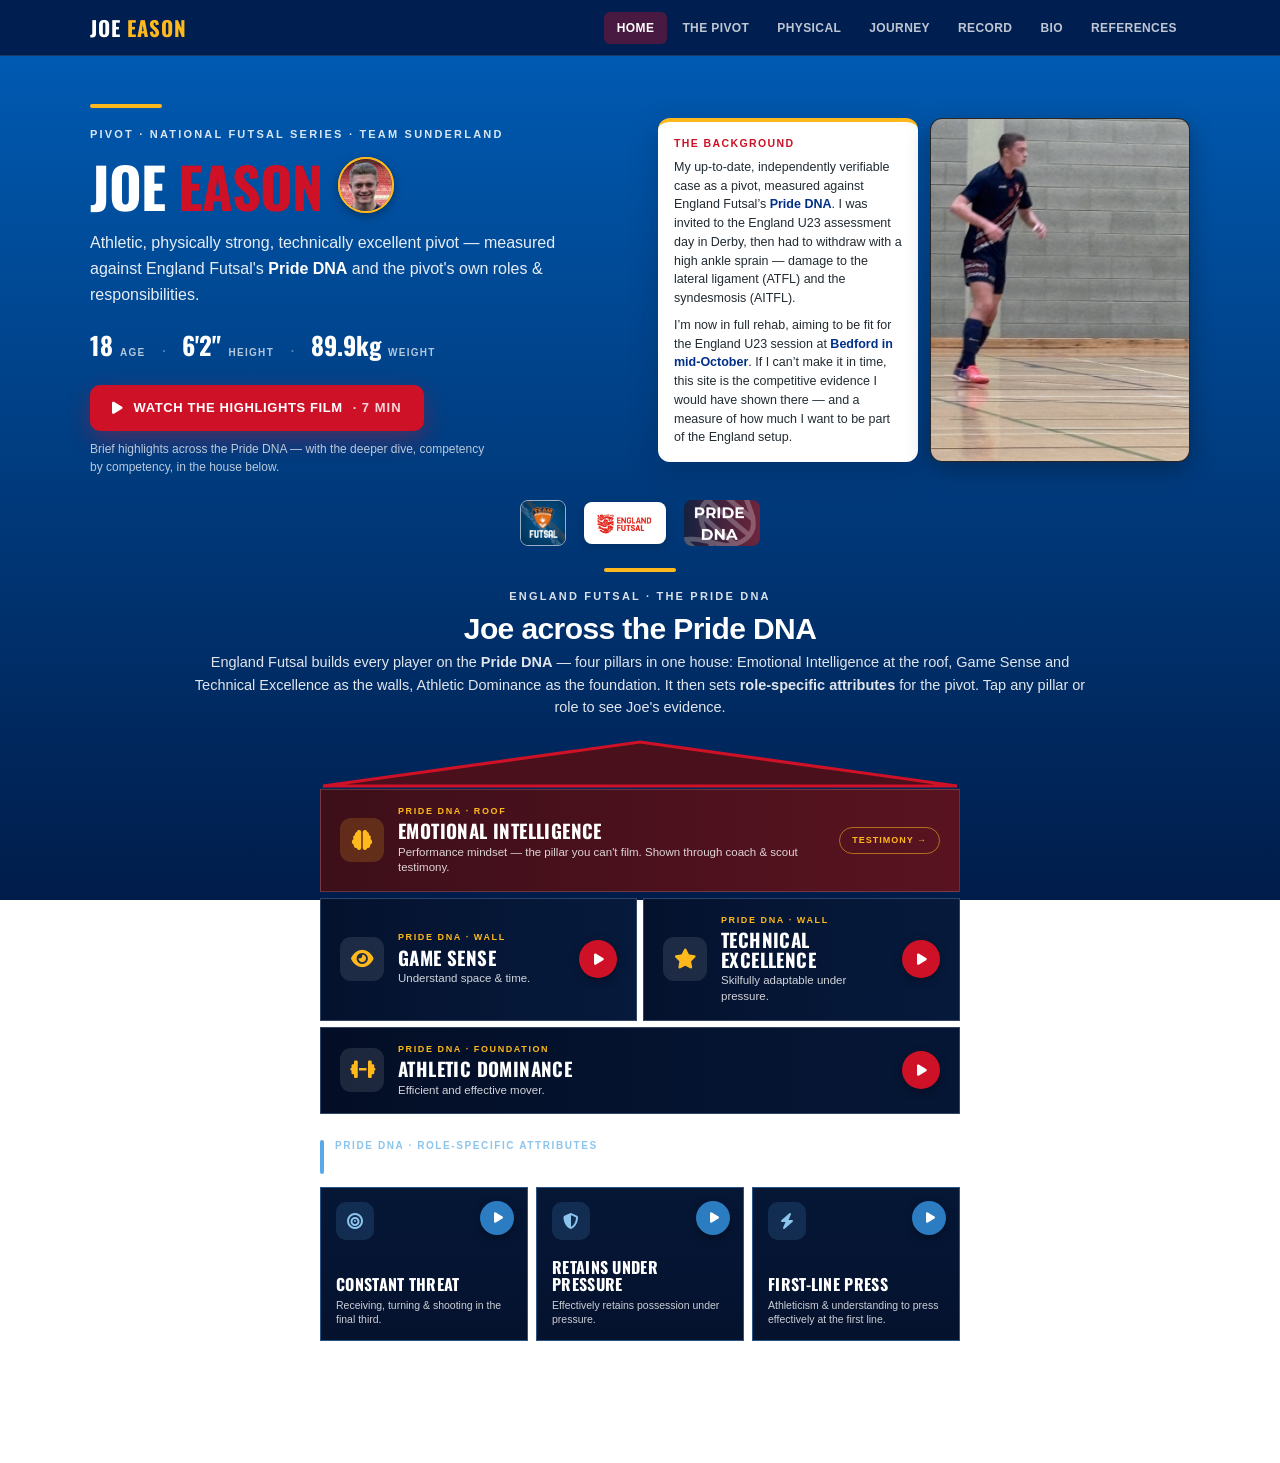
==== index.html @ c7512843 "Fixes" ====
<!DOCTYPE html>
<html lang="en">
<head>
  <meta charset="UTF-8">
  <meta name="viewport" content="width=device-width, initial-scale=1.0">
  <meta name="referrer" content="strict-origin-when-cross-origin">
  <title>Joe Eason · Pivot | Futsal</title>
  <link rel="preconnect" href="https://fonts.googleapis.com">
  <link rel="preconnect" href="https://fonts.gstatic.com" crossorigin>
  <link href="https://fonts.googleapis.com/css2?family=Oswald:wght@700&display=swap" rel="stylesheet">
  <link rel="stylesheet" href="https://cdnjs.cloudflare.com/ajax/libs/font-awesome/6.5.1/css/all.min.css">
  <link rel="stylesheet" href="styles.css">
  <style>
    .page { max-width: 1180px; margin: 0 auto; padding: 48px 40px 0; }

    .hero { margin-bottom: 24px; display: grid; grid-template-columns: 1fr 1fr; gap: 36px; align-items: center; }
    .hero-rule { width: 72px; height: 4px; background: var(--amber); border-radius: 2px; margin-bottom: 18px; }
    .hero-eyebrow { font-size: 11px; font-weight: 700; letter-spacing: 2.2px; color: rgba(255,255,255,0.85); text-transform: uppercase; margin-bottom: 14px; }
    .hero h1 { font-family: var(--font-display); font-size: clamp(40px, 6vw, 56px); font-weight: 700; line-height: 1.02; color: #fff; text-transform: uppercase; letter-spacing: -1px; margin-bottom: 16px; }
    .hero h1 em { font-style: normal; color: var(--red); }
    .h1-row { display: flex; align-items: center; gap: 16px; margin-bottom: 16px; }
    .h1-row h1 { margin-bottom: 0; }
    .joe-chip { position: relative; width: 56px; height: 56px; flex-shrink: 0; border-radius: 50%; cursor: pointer; }
    .joe-chip-mono { position: absolute; inset: 0; border-radius: 50%; background: var(--blue-deep); color: var(--amber); display: flex; align-items: center; justify-content: center; font-family: var(--font-display); font-size: 20px; font-weight: 700; border: 2px solid var(--amber); z-index: 0; }
    .joe-chip > img { position: absolute; inset: 0; width: 56px; height: 56px; border-radius: 50%; object-fit: cover; border: 2px solid var(--amber); box-shadow: 0 3px 10px rgba(0,0,0,0.35); display: block; z-index: 1; }
    .joe-chip-pop { position: absolute; top: 50%; left: calc(100% + 16px); transform: translateY(-50%) scale(0.96); width: 330px; background: #fff; color: var(--text); border-radius: 12px; padding: 15px 17px; box-shadow: 0 14px 40px rgba(0,0,0,0.34); opacity: 0; visibility: hidden; transition: opacity .18s ease, transform .18s ease; z-index: 40; border-top: 4px solid var(--red); }
    .joe-chip-pop::before { content: ''; position: absolute; top: 50%; left: -8px; transform: translateY(-50%); border: 8px solid transparent; border-right-color: #fff; }
    /* Touch: driven only by .open (JS). On a phone the synthetic :hover latches onto
       the last-tapped element and :focus-within never clears, so either would jam it open. */
    .joe-chip.open .joe-chip-pop { opacity: 1; visibility: visible; transform: translateY(-50%) scale(1); }
    @media (hover: hover) {
      .joe-chip:hover .joe-chip-pop, .joe-chip:focus-within .joe-chip-pop { opacity: 1; visibility: visible; transform: translateY(-50%) scale(1); }
    }
    .joe-chip-pop .jq { display: block; font-size: 13px; font-style: italic; line-height: 1.55; color: var(--text); }
    .joe-chip-pop .jq-attr { display: block; margin-top: 9px; font-family: var(--font-display); font-size: 11px; font-weight: 700; letter-spacing: 1.4px; text-transform: uppercase; color: var(--red); }
    /* Mobile: the quote opens directly beneath the chip; JS centres it in the viewport */
    @media (max-width: 900px) { .joe-chip-pop { position: absolute; top: calc(100% + 12px); bottom: auto; left: var(--chip-pop-left, -175px); right: auto; width: min(340px, 92vw); transform: translateY(8px); } .joe-chip-pop::before { display: block; top: -12px; left: var(--chip-pop-arrow, 183px); transform: none; border: 8px solid transparent; border-right-color: transparent; border-bottom-color: var(--red); } .joe-chip:hover .joe-chip-pop, .joe-chip:focus-within .joe-chip-pop, .joe-chip.open .joe-chip-pop { transform: translateY(0); } }
    .hero-sub { font-size: 16px; color: rgba(255,255,255,0.9); line-height: 1.65; margin-bottom: 24px; max-width: 500px; }
    .hero-sub strong { color: #fff; font-weight: 700; }
    .hero-statline { display: flex; flex-wrap: wrap; align-items: baseline; gap: 8px 16px; }
    .hero-statline .st { display: inline-flex; align-items: baseline; gap: 7px; }
    .hero-statline .st strong { font-family: var(--font-display); font-size: 1.55rem; font-weight: 700; color: #fff; line-height: 1; }
    .hero-statline .st small { font-size: 10px; font-weight: 700; text-transform: uppercase; letter-spacing: 1.3px; color: rgba(255,255,255,0.7); }
    .hero-statline .sep { color: rgba(255,255,255,0.35); font-size: 1.1rem; }
    .hero-cta { display: inline-flex; align-items: center; gap: 10px; margin-top: 22px; padding: 13px 22px; background: var(--red); color: #fff; border-radius: 10px; font-size: 13px; font-weight: 800; text-transform: uppercase; letter-spacing: 0.6px; text-decoration: none; box-shadow: 0 8px 22px rgba(206,17,38,0.35); transition: transform 0.15s, box-shadow 0.15s; }
    .hero-cta:hover { transform: translateY(-2px); box-shadow: 0 12px 28px rgba(206,17,38,0.45); }
    .hero-cta i { font-size: 14px; }
    .hero-cta span { font-weight: 700; opacity: 0.82; letter-spacing: 1px; }
    .hero-cta-note { margin-top: 9px; font-size: 12px; color: rgba(255,255,255,0.72); line-height: 1.5; max-width: 400px; }
    .hero-bottom { display: grid; grid-template-columns: 1fr auto; gap: 16px; align-items: stretch; }
    .hero-stats { display: grid; grid-template-columns: repeat(3, 1fr); background: var(--card); border-radius: 12px; overflow: hidden; box-shadow: 0 4px 16px rgba(0,32,64,0.12); }
    .hero-stat { padding: 16px 14px; text-align: center; border-right: 1px solid var(--border-lt); }
    .hero-stat:last-child { border-right: none; }
    .hero-stat strong { display: block; font-family: var(--font-display); font-size: 1.7rem; font-weight: 700; color: var(--blue-deep); }
    .hero-stat small { font-size: 0.58rem; color: var(--text-muted); text-transform: uppercase; letter-spacing: 1.5px; font-weight: 700; }
    .hero-club-tile { width: 90px; align-self: center; display: block; }
    .hero-club-tile img { width: 100%; height: auto; display: block; border: 1.5px solid #fff; border-radius: 10px; box-shadow: 0 4px 16px rgba(0,32,64,0.12); }
    .hero-club-tile .p { color: var(--red); font-family: var(--font-display); font-size: 1.15rem; text-align: center; line-height: 1.05; }
    .hero-photo { aspect-ratio: 3/4; border-radius: 14px; overflow: hidden; background: linear-gradient(135deg, #0a1a2e, #1a2e4a); border: 1px solid rgba(255,255,255,0.15); box-shadow: 0 12px 40px rgba(0,0,0,0.35); max-height: 400px; display: flex; align-items: center; justify-content: center; justify-self: end; width: 300px; }
    .hero-photo img { width: 100%; height: 100%; object-fit: cover; }
    .hero-photo .ph { color: rgba(255,255,255,0.45); text-align: center; padding: 20px; }
    .hero-photo .ph i { font-size: 1.6rem; display: block; margin-bottom: 10px; opacity: 0.6; }
    .hero-photo .ph span { display: block; font-size: 10.5px; font-weight: 700; text-transform: uppercase; letter-spacing: 1.5px; }

    .joe-voice { padding: 20px 0 56px; text-align: center; }
    .joe-voice-mark { font-family: var(--font-display); font-size: 96px; line-height: 0.6; color: var(--amber); opacity: 0.65; margin-bottom: 8px; user-select: none; }
    .joe-voice-quote { font-size: clamp(20px, 2.3vw, 26px); font-style: italic; font-weight: 400; color: #fff; line-height: 1.5; max-width: 780px; margin: 0 auto 18px; }
    .joe-voice-quote strong { color: var(--amber); font-weight: 600; font-style: italic; }
    .joe-voice-attr { font-family: var(--font-display); font-size: 12px; font-weight: 700; color: rgba(255,255,255,0.7); text-transform: uppercase; letter-spacing: 2px; }

    .hub { position: relative; margin-bottom: 40px; }
    .hub-label { margin-bottom: 20px; text-align: center; }
    .hub-label .hub-ef { display: inline-block; background: #fff; border-radius: 8px; padding: 8px 13px; margin-bottom: 16px; box-shadow: 0 2px 8px rgba(0,0,0,0.18); }
    .hub-label .hub-ef img { width: 124px; height: auto; display: block; }
    .hub-label .rule { width: 72px; height: 4px; background: var(--amber); border-radius: 2px; margin: 0 auto 16px; }
    .hub-label .eyebrow { font-size: 11px; font-weight: 700; letter-spacing: 2.2px; color: rgba(255,255,255,0.85); text-transform: uppercase; margin-bottom: 8px; }
    .hub-label h2 { font-size: 30px; font-weight: 800; color: #fff; letter-spacing: -0.6px; line-height: 1.1; margin-bottom: 6px; }
    .hub-label p { font-size: 14.5px; color: rgba(255,255,255,0.88); line-height: 1.55; max-width: 900px; margin: 0 auto; }
    .hub-logos { display: flex; align-items: center; justify-content: center; gap: 18px; flex-wrap: wrap; margin-bottom: 22px; }
    .hub-logos .hl-badge { height: 46px; width: auto; border-radius: 8px; border: 1.5px solid rgba(255,255,255,0.6); }
    .hub-logos .hl-chip { background: #fff; border-radius: 8px; padding: 7px 11px; display: inline-flex; box-shadow: 0 2px 8px rgba(0,0,0,0.18); }
    .hub-logos .hl-chip img { height: 28px; width: auto; display: block; }
    .hub-logos .hl-pdna { height: 46px; width: auto; border-radius: 8px; }
    .hub-legend { display: flex; flex-wrap: wrap; gap: 10px 22px; margin-top: 16px; }
    .hub-legend .lg { display: inline-flex; align-items: center; gap: 8px; font-size: 12px; font-weight: 700; letter-spacing: 0.4px; color: rgba(255,255,255,0.9); text-transform: uppercase; }
    .hub-legend .sw { width: 16px; height: 16px; border-radius: 4px; flex-shrink: 0; }
    .hub-legend .sw-pivot { background: var(--amber); }
    .hub-legend .sw-profile { background: #5aa9e6; }

    /* ===== Pride DNA house ===== */
    .dna-house { max-width: 640px; margin: 0 auto; }
    .dna-gable { display: block; width: 100%; height: 50px; }
    .dna-gable svg { display: block; width: 100%; height: 100%; }
    .dna-tile { position: relative; display: flex; overflow: hidden; text-decoration: none; background: #082047; border: 1.5px solid rgba(255,255,255,0.16); cursor: pointer; transition: border-color 0.16s ease, transform 0.16s ease; }
    .dna-tile:hover { border-color: #fff; transform: translateY(-2px); }
    .dna-tile .thumb { position: absolute; inset: 0; background-size: cover; background-position: center 26%; opacity: 0.5; z-index: 0; transition: opacity 0.2s ease; }
    .dna-tile:hover .thumb { opacity: 0.68; }
    .dna-tile .shade { position: absolute; inset: 0; background: linear-gradient(90deg, rgba(4,17,44,0.94), rgba(4,17,44,0.6) 60%, rgba(4,17,44,0.42)); z-index: 1; }
    .dna-tile .row { position: relative; z-index: 2; flex: 1; display: flex; align-items: center; gap: 14px; padding: 15px 19px; }
    .dna-tile .ico { width: 44px; height: 44px; border-radius: 11px; background: rgba(255,255,255,0.1); display: flex; align-items: center; justify-content: center; font-size: 20px; color: var(--amber); flex-shrink: 0; }
    .dna-tile .txt { flex: 1; min-width: 0; }
    .dna-tile .role { display: block; font-size: 9px; font-weight: 800; letter-spacing: 1.6px; text-transform: uppercase; color: var(--amber); margin-bottom: 3px; }
    .dna-tile .name { display: block; font-family: var(--font-display); font-size: 1.18rem; font-weight: 700; text-transform: uppercase; letter-spacing: 0.4px; line-height: 1.04; color: #fff; }
    .dna-tile .strap { display: block; font-size: 11.5px; color: rgba(255,255,255,0.82); margin-top: 4px; line-height: 1.35; }
    .dna-tile .play { flex-shrink: 0; width: 38px; height: 38px; border-radius: 50%; background: var(--red); color: #fff; display: flex; align-items: center; justify-content: center; font-size: 13px; padding-left: 2px; box-shadow: 0 3px 10px rgba(0,0,0,0.35); }
    .dna-tile .tag { flex-shrink: 0; font-size: 9px; font-weight: 800; letter-spacing: 1px; text-transform: uppercase; color: var(--amber); border: 1px solid rgba(255,185,29,0.55); border-radius: 20px; padding: 7px 12px; text-align: center; line-height: 1.2; }
    .dna-roof { background: linear-gradient(90deg, #3d0f19, #591320); }
    .dna-roof .ico { background: rgba(255,185,29,0.18); }
    .dna-walls { display: grid; grid-template-columns: 1fr 1fr; gap: 6px; margin: 6px 0; }
    .dna-foundation .shade { background: linear-gradient(90deg, rgba(3,13,36,0.95), rgba(3,13,36,0.66) 60%, rgba(3,13,36,0.5)); }

    /* Pivot Roles & Responsibilities band */
    .pivot-band { max-width: 640px; margin: 24px auto 0; }
    .pivot-band .pb-head { display: flex; align-items: center; gap: 11px; margin-bottom: 12px; }
    .pivot-band .pb-head .bar { width: 4px; height: 34px; background: #5aa9e6; border-radius: 2px; flex-shrink: 0; }
    .pivot-band .pb-head .k { display: block; font-size: 10px; font-weight: 800; letter-spacing: 1.6px; text-transform: uppercase; color: #8cc4ec; }
    .pivot-band .pb-head .t { display: block; font-family: var(--font-display); font-size: 1.18rem; font-weight: 700; color: #fff; text-transform: uppercase; letter-spacing: 0.4px; line-height: 1.05; margin-top: 2px; }
    .pivot-roles { display: grid; grid-template-columns: repeat(3, 1fr); gap: 8px; }
    .prole { position: relative; display: block; overflow: hidden; text-decoration: none; background: #082047; border: 1.5px solid rgba(90,169,230,0.4); cursor: pointer; min-height: 152px; transition: border-color 0.16s ease, transform 0.16s ease; }
    .prole:hover { border-color: #fff; transform: translateY(-2px); }
    .prole .thumb { position: absolute; inset: 0; background-size: cover; background-position: center 28%; opacity: 0.42; z-index: 0; transition: opacity 0.2s ease; }
    .prole:hover .thumb { opacity: 0.6; }
    .prole .shade { position: absolute; inset: 0; background: linear-gradient(180deg, rgba(4,17,44,0.62), rgba(4,17,44,0.93)); z-index: 1; }
    .prole .in { position: relative; z-index: 2; display: flex; flex-direction: column; height: 100%; min-height: 152px; padding: 14px 15px; }
    .prole .ico { width: 38px; height: 38px; border-radius: 10px; background: rgba(90,169,230,0.16); display: flex; align-items: center; justify-content: center; font-size: 16px; color: #8cc4ec; margin-bottom: auto; }
    .prole .name { display: block; font-family: var(--font-display); font-size: 1rem; font-weight: 700; text-transform: uppercase; letter-spacing: 0.3px; color: #fff; line-height: 1.08; margin-top: 10px; }
    .prole .strap { display: block; font-size: 10.5px; color: rgba(255,255,255,0.8); margin-top: 4px; line-height: 1.35; }
    .prole .play { position: absolute; top: 13px; right: 13px; z-index: 3; width: 34px; height: 34px; border-radius: 50%; background: #2b7cc0; color: #fff; display: flex; align-items: center; justify-content: center; font-size: 12px; padding-left: 2px; box-shadow: 0 3px 10px rgba(0,0,0,0.35); }

    /* Video modal — plays a petal's highlights on the page */
    .vmodal { position: fixed; inset: 0; z-index: 1000; background: rgba(0,16,38,0.88); backdrop-filter: blur(6px); display: none; align-items: center; justify-content: center; padding: 4vh 3vw; opacity: 0; transition: opacity 0.22s ease; }
    .vmodal.open { display: flex; opacity: 1; }
    .vmodal-frame { position: relative; width: 100%; max-width: 1080px; aspect-ratio: 16/9; background: #000; border-radius: 14px; overflow: hidden; box-shadow: 0 24px 80px rgba(0,0,0,0.6), 0 0 0 1px rgba(255,255,255,0.06); transform: scale(0.92); transition: transform 0.26s cubic-bezier(0.2,0.7,0.25,1.1); }
    .vmodal.open .vmodal-frame { transform: scale(1); }
    .vmodal-frame iframe { position: absolute; inset: 0; width: 100%; height: 100%; border: 0; }
    .vmodal-close { position: absolute; top: -14px; right: -14px; width: 44px; height: 44px; border-radius: 50%; background: var(--amber); color: var(--blue-deep); border: none; cursor: pointer; font-size: 20px; font-weight: 800; box-shadow: 0 6px 18px rgba(0,0,0,0.35); display: flex; align-items: center; justify-content: center; transition: transform 0.15s ease, background 0.15s ease; z-index: 2; }
    .vmodal-close:hover { transform: scale(1.08); background: #fff; }
    .vmodal-fallback { position: absolute; bottom: -38px; left: 0; right: 0; text-align: center; }
    .vmodal-fallback a { display: inline-block; padding: 6px 14px; border-radius: 8px; background: var(--amber); color: var(--blue-deep); font-size: 11px; font-weight: 800; letter-spacing: 0.6px; text-transform: uppercase; text-decoration: none; }
    .vmodal-fallback a:hover { background: #fff; }
    body.modal-open { overflow: hidden; }
    @media (max-width: 600px) { .vmodal { padding: 0 12px; } .vmodal-close { top: -50px; right: 0; } .vmodal-fallback { bottom: -34px; } }

    @media (max-width: 900px) {
      .hero { grid-template-columns: 1fr; gap: 24px; }
      .hero-photo { max-width: 320px; margin: 0 auto; max-height: 400px; }
      .dna-walls { grid-template-columns: 1fr; }
      .pivot-roles { grid-template-columns: 1fr; }
      .prole, .prole .in { min-height: 112px; }
      .page { padding: 32px 22px 0; }
    }
    @media (max-width: 480px) { .hero-bottom { grid-template-columns: 1fr; } .hero-club-tile { width: 96px; margin: 0 auto; } }

    /* Beyond the pivot — action photo + looping technical clip */
    .extras { margin-top: 12px; padding-top: 34px; border-top: 1px solid rgba(255,255,255,0.12); text-align: center; }
    .extras .rule { width: 72px; height: 4px; background: var(--amber); border-radius: 2px; margin: 0 auto 16px; }
    .extras .eyebrow { font-size: 11px; font-weight: 700; letter-spacing: 2.2px; color: rgba(255,255,255,0.85); text-transform: uppercase; margin-bottom: 8px; }
    .extras h2 { font-size: 30px; font-weight: 800; color: #fff; letter-spacing: -0.6px; line-height: 1.1; margin-bottom: 6px; }
    .extras .ex-head p { font-size: 14.5px; color: rgba(255,255,255,0.88); line-height: 1.55; max-width: 600px; margin: 0 auto 24px; }
    .ex-grid { display: grid; grid-template-columns: repeat(auto-fit, minmax(230px, 1fr)); gap: 22px; max-width: 620px; margin: 0 auto; }
    .ex-item figcaption { text-align: center; }
    .ex-item { margin: 0; }
    .ex-media { border-radius: 12px; overflow: hidden; background: #000; box-shadow: 0 8px 24px rgba(0,0,0,0.35); aspect-ratio: 3/4; }
    .ex-media img, .ex-media video { width: 100%; height: 100%; object-fit: cover; display: block; }
    .ex-item figcaption { margin-top: 10px; font-size: 12.5px; color: rgba(255,255,255,0.82); line-height: 1.45; }
    .ex-item figcaption strong { color: #fff; font-weight: 800; }
    /* Start Here / assessment context */
    .starthere { margin: 0 0 42px; background: #fff; border-radius: 14px; padding: 26px 30px 24px; box-shadow: 0 10px 30px rgba(0,20,50,0.24); border-top: 4px solid var(--amber); }
    .starthere .k { font-size: 11px; font-weight: 800; letter-spacing: 1.7px; text-transform: uppercase; color: var(--red); }
    .starthere .sh-ctx { font-size: 14.5px; color: var(--text); line-height: 1.62; margin: 9px 0 18px; }
    .starthere .sh-ctx strong { color: var(--blue-deep); }
    .sh-links { display: grid; grid-template-columns: repeat(5, 1fr); gap: 10px; }
    .sh-links a { text-align: center; background: var(--blue-deep); color: #fff; text-decoration: none; font-weight: 700; font-size: 12.5px; padding: 13px 12px; border-radius: 9px; transition: background 0.15s ease, transform 0.15s ease; line-height: 1.25; }
    .sh-links a:hover { background: var(--red); transform: translateY(-2px); }
    .sh-status { margin-top: 16px; padding-top: 14px; border-top: 1px solid var(--border-lt); font-size: 12.5px; font-weight: 700; color: var(--text-sec); display: flex; align-items: center; gap: 9px; }
    .sh-status .dot { width: 10px; height: 10px; border-radius: 50%; background: var(--amber); flex-shrink: 0; box-shadow: 0 0 0 3px rgba(255,185,29,0.25); }
    @media (max-width: 620px) { .sh-links { grid-template-columns: 1fr 1fr; } }
    .hero-lockup { align-self: center; display: flex; align-items: center; justify-content: center; gap: 14px; flex-wrap: wrap; }
    .hero-lockup .badge { height: 56px; width: auto; border-radius: 8px; border: 1.5px solid rgba(255,255,255,0.6); }
    .hero-lockup .ef-chip { background: #fff; border-radius: 8px; padding: 8px 11px; display: inline-flex; box-shadow: 0 2px 8px rgba(0,0,0,0.18); }
    .hero-lockup .ef-chip img { height: 32px; width: auto; display: block; }
    .hero-lockup .pdna { height: 56px; width: auto; border-radius: 8px; }
    .hero-photo video { width: 100%; height: 100%; object-fit: cover; display: block; }
    .sh2 { display: grid; grid-template-columns: 0.92fr 1.08fr; gap: 28px; align-items: start; margin-bottom: 34px; }
    .sh2 .starthere { margin: 0; }
    .sh-house-head { margin-bottom: 14px; }
    .sh-house-head .eyebrow { font-size: 11px; font-weight: 700; letter-spacing: 2.2px; color: rgba(255,255,255,0.85); text-transform: uppercase; margin-bottom: 6px; }
    .sh-house-head h2 { font-size: 26px; font-weight: 800; color: #fff; letter-spacing: -0.4px; line-height: 1.08; }
    .sh-house .dna-house { max-width: 100%; margin: 0; }
    .pivot-band-wrap { margin-bottom: 40px; }
    .pivot-band-wrap .pivot-band { max-width: 100%; margin: 0; }
    @media (max-width: 900px) { .sh2 { grid-template-columns: 1fr; } }
    .house-teaser { display: block; align-self: center; max-width: 470px; margin: 0 auto; border-radius: 12px; overflow: hidden; box-shadow: 0 10px 30px rgba(0,20,50,0.28); transition: transform 0.16s ease, box-shadow 0.16s ease; }
    .house-teaser img { width: 100%; height: auto; display: block; }
    .house-teaser:hover { transform: translateY(-3px); box-shadow: 0 16px 42px rgba(0,20,50,0.42); }
    .hero-right { display: grid; grid-template-columns: 1fr 1fr; gap: 12px; align-items: stretch; }
    .sh-tile { background: #fff; border-radius: 12px; padding: 15px 16px; border-top: 4px solid var(--amber); box-shadow: 0 10px 30px rgba(0,20,50,0.24); display: flex; flex-direction: column; }
    .sh-tile .k { font-size: 10.5px; font-weight: 800; letter-spacing: 1.4px; text-transform: uppercase; color: var(--red); line-height: 1.25; }
    .sh-tile .sh-ctx { font-size: 12.5px; color: var(--text); line-height: 1.5; margin: 8px 0 0; }
    .sh-tile .sh-ctx strong { color: var(--blue-deep); }
    .sh-tile .sh-status { margin-top: auto; padding-top: 10px; font-size: 10.5px; font-weight: 700; color: var(--text-sec); display: flex; align-items: flex-start; gap: 7px; line-height: 1.4; }
    .sh-tile .sh-status strong { color: var(--blue-deep); }
    .sh-tile .sh-status .dot { width: 9px; height: 9px; border-radius: 50%; background: var(--amber); flex-shrink: 0; margin-top: 2px; box-shadow: 0 0 0 3px rgba(255,185,29,0.25); }
    .reel-tile { position: relative; border-radius: 12px; overflow: hidden; background: #000; box-shadow: 0 8px 24px rgba(0,0,0,0.30); border: 1px solid rgba(255,255,255,0.15); min-height: 150px; }
    .reel-tile video { position: absolute; inset: 0; width: 100%; height: 100%; object-fit: cover; display: block; }
    @media (max-width: 560px) { .hero-right { grid-template-columns: 1fr; } .reel-tile { min-height: 0; max-width: 280px; margin: 0 auto; } .reel-tile video { position: static; width: 100%; height: auto; object-fit: contain; } }
  </style>
</head>
<body>

<nav class="nav">
  <div class="wrap">
    <a href="index.html" class="nav-brand">Joe <em>Eason</em></a>
    <button class="nav-ham" id="navHam"><i class="fas fa-bars"></i></button>
    <ul class="nav-links" id="navLinks">
      <li><a href="index.html" class="on">Home</a></li>
      <li><a href="pivot.html">The Pivot</a></li>
      <li><a href="physical.html">Physical</a></li>
      <li><a href="journey.html">Journey</a></li>
      <li><a href="record.html">Record</a></li>
      <li><a href="bio.html">Bio</a></li>      <li><a href="references.html">References</a></li>
    </ul>
  </div>
</nav>

<div class="page">

  <div class="hero fi">
    <div>
      <div class="hero-rule"></div>
      <div class="hero-eyebrow">Pivot · National Futsal Series · Team Sunderland</div>
      <div class="h1-row">
        <h1>Joe <em>Eason</em></h1>
        <span class="joe-chip" tabindex="0" role="button" aria-label="A word from Joe Eason">
          <span class="joe-chip-mono">JE</span>
          <img src="img/joe-chip.jpg" alt="Joe Eason" onerror="this.remove()">
          <span class="joe-chip-pop">
            <span class="jq">&ldquo;I&rsquo;ve recently made the decision to step away from 11-a-side football &mdash; I even turned down professional trials &mdash; so I can focus on futsal, which has always been my first love. I&rsquo;m well suited to the pivot: my game is built on technical ability, strength, pace and power. I know I&rsquo;ve plenty still to learn, especially tactically &mdash; that&rsquo;s why I want to be in the England pathway, working with Tony at Team Sunderland and learning from the England coaches too, to see how far I can take this.&rdquo;</span>
            <span class="jq-attr">&mdash; Joe Eason</span>
          </span>
        </span>
      </div>
      <p class="hero-sub">Athletic, physically strong, technically excellent pivot — measured against England Futsal's <strong>Pride DNA</strong> and the pivot's own roles &amp; responsibilities.</p>
      <div class="hero-statline">
        <span class="st"><strong>18</strong><small>Age</small></span><span class="sep">·</span>
        <span class="st"><strong>6'2"</strong><small>Height</small></span><span class="sep">·</span>
        <span class="st"><strong>89.9kg</strong><small>Weight</small></span>
      </div>
      <a class="hero-cta" href="pivot.html#watch"><i class="fas fa-play"></i> Watch the highlights film <span>· 7 min</span></a>
      <p class="hero-cta-note">Brief highlights across the Pride DNA — with the deeper dive, competency by competency, in the house below.</p>
    </div>
    <div class="hero-right">
      <div class="sh-tile">
        <div class="k">The background</div>
        <p class="sh-ctx">My up-to-date, independently verifiable case as a pivot, measured against England Futsal&rsquo;s <strong>Pride DNA</strong>. I was invited to the England U23 assessment day in Derby, then had to withdraw with a high ankle sprain &mdash; damage to the lateral ligament (ATFL) and the syndesmosis (AITFL).</p>
        <p class="sh-ctx">I&rsquo;m now in full rehab, aiming to be fit for the England U23 session at <strong>Bedford in mid-October</strong>. If I can&rsquo;t make it in time, this site is the competitive evidence I would have shown there &mdash; and a measure of how much I want to be part of the England setup.</p>
      </div>
      <div class="reel-tile"><video autoplay muted loop playsinline poster="img/hero-27.jpg"><source src="videos/Freestyle.mp4" type="video/mp4"></video></div>
    </div>
  </div>

  <div class="hub" id="hub">
    <div class="hub-logos">
      <img class="hl-badge" src="img/UOS.jpg" alt="Team Sunderland Futsal">
      <span class="hl-chip"><img src="img/ENG_FUTSAL_HORIZONTAL_RED-e1668661165486-768x362.webp" alt="England Futsal"></span>
      <img class="hl-pdna" src="img/pride-dna-logo.png" alt="The Pride DNA">
    </div>
    <div class="hub-label">
      <div class="rule"></div>
      <div class="eyebrow">England Futsal · The Pride DNA</div>
      <h2>Joe across the Pride DNA</h2>
      <p>England Futsal builds every player on the <strong>Pride DNA</strong> — four pillars in one house: Emotional Intelligence at the roof, Game Sense and Technical Excellence as the walls, Athletic Dominance as the foundation. It then sets <strong>role-specific attributes</strong> for the pivot. Tap any pillar or role to see Joe's evidence.</p>
    </div>

    <div class="dna-house fi">
      <div class="dna-gable" aria-hidden="true"><svg viewBox="0 0 640 50" preserveAspectRatio="none"><polygon points="320,3 637,47 3,47" fill="#4a111c" stroke="#CE1126" stroke-width="3"/></svg></div>
      <a href="pivot.html#coach" class="dna-tile dna-roof" data-dna="emotional-intelligence" aria-label="Emotional Intelligence — the part you can't film">
        <span class="row">
          <span class="ico"><i class="fas fa-brain"></i></span>
          <span class="txt"><span class="role">Pride DNA · Roof</span><span class="name">Emotional Intelligence</span><span class="strap">Performance mindset — the pillar you can't film. Shown through coach &amp; scout testimony.</span></span>
          <span class="tag">Testimony&nbsp;&rarr;</span>
        </span>
      </a>
      <div class="dna-walls">
        <a href="pivot.html#p5" class="dna-tile" data-dna="game-sense" aria-label="Game Sense">
          <span class="thumb" style="background-image:url('https://img.youtube.com/vi/iP1Az8voL2I/hqdefault.jpg')"></span>
          <span class="shade"></span>
          <span class="row"><span class="ico"><i class="fas fa-eye"></i></span><span class="txt"><span class="role">Pride DNA · Wall</span><span class="name">Game Sense</span><span class="strap">Understand space &amp; time.</span></span><span class="play"><i class="fas fa-play"></i></span></span>
        </a>
        <a href="pivot.html#p6" class="dna-tile" data-dna="technical-excellence" aria-label="Technical Excellence">
          <span class="thumb" style="background-image:url('https://img.youtube.com/vi/0rCUMXnwlGE/hqdefault.jpg')"></span>
          <span class="shade"></span>
          <span class="row"><span class="ico"><i class="fas fa-star"></i></span><span class="txt"><span class="role">Pride DNA · Wall</span><span class="name">Technical Excellence</span><span class="strap">Skilfully adaptable under pressure.</span></span><span class="play"><i class="fas fa-play"></i></span></span>
        </a>
      </div>
      <a href="pivot.html#p1" class="dna-tile dna-foundation" data-dna="athletic-dominance" aria-label="Athletic Dominance">
        <span class="thumb" style="background-image:url('https://img.youtube.com/vi/5Jff7Dusd9s/hqdefault.jpg')"></span>
        <span class="shade"></span>
        <span class="row"><span class="ico"><i class="fas fa-dumbbell"></i></span><span class="txt"><span class="role">Pride DNA · Foundation</span><span class="name">Athletic Dominance</span><span class="strap">Efficient and effective mover.</span></span><span class="play"><i class="fas fa-play"></i></span></span>
      </a>
    </div>

    <div class="pivot-band fi">
      <div class="pb-head"><span class="bar"></span><span><span class="k">Pride DNA · Role-Specific Attributes</span><span class="t">The Pivot</span></span></div>
      <div class="pivot-roles">
        <a href="pivot.html#p2" class="prole" data-dna="constant-threat" aria-label="Constant Threat">
          <span class="thumb" style="background-image:url('https://img.youtube.com/vi/9-SwxMIFYE8/hqdefault.jpg')"></span>
          <span class="shade"></span><span class="play"><i class="fas fa-play"></i></span>
          <span class="in"><span class="ico"><i class="fas fa-bullseye"></i></span><span class="name">Constant Threat</span><span class="strap">Receiving, turning &amp; shooting in the final third.</span></span>
        </a>
        <a href="pivot.html#p3" class="prole" data-dna="retains-under-pressure" aria-label="Retains Under Pressure">
          <span class="thumb" style="background-image:url('https://img.youtube.com/vi/x3MjMtS9fmA/hqdefault.jpg')"></span>
          <span class="shade"></span><span class="play"><i class="fas fa-play"></i></span>
          <span class="in"><span class="ico"><i class="fas fa-shield-halved"></i></span><span class="name">Retains Under Pressure</span><span class="strap">Effectively retains possession under pressure.</span></span>
        </a>
        <a href="pivot.html#p4" class="prole" data-dna="first-line-press" aria-label="First-Line Press">
          <span class="thumb" style="background-image:url('https://img.youtube.com/vi/zlSBD5FL7J4/hqdefault.jpg')"></span>
          <span class="shade"></span><span class="play"><i class="fas fa-play"></i></span>
          <span class="in"><span class="ico"><i class="fas fa-bolt"></i></span><span class="name">First-Line Press</span><span class="strap">Athleticism &amp; understanding to press effectively at the first line.</span></span>
        </a>
      </div>
    </div>
  </div>

</div>

<footer class="foot"><div class="wrap"><p>&copy; 2026 Joe Eason</p></div></footer>

<div class="vmodal" id="vmodal" role="dialog" aria-modal="true" aria-hidden="true">
  <div class="vmodal-frame">
    <button class="vmodal-close" id="vmodalClose" type="button" aria-label="Close video">&times;</button>
    <div id="vmodalPlayer"></div>
    <div class="vmodal-fallback" id="vmodalFallback" hidden><a id="vmodalYtLink" href="#" target="_blank" rel="noopener">Watch on YouTube ↗</a></div>
  </div>
</div>

<script>
const ham = document.getElementById('navHam'); const links = document.getElementById('navLinks');
if (ham) { ham.addEventListener('click', () => links.classList.toggle('on')); links.querySelectorAll('a').forEach(a => a.addEventListener('click', () => links.classList.remove('on'))); }
document.querySelectorAll('.fi').forEach(el => { new IntersectionObserver((entries, obs) => { entries.forEach(e => { if (e.isIntersecting) { e.target.classList.add('vis'); obs.unobserve(e.target); } }); }, { threshold: 0.1, rootMargin: '0px 0px -50px 0px' }).observe(el); });

// Petal / tile video modal — plays highlights on the page
(() => {
  const modal = document.getElementById('vmodal');
  const player = document.getElementById('vmodalPlayer');
  const fallback = document.getElementById('vmodalFallback');
  const ytLink = document.getElementById('vmodalYtLink');
  const closeBtn = document.getElementById('vmodalClose');
  function openModal(vid, title) {
    player.innerHTML = '<iframe src="https://www.youtube-nocookie.com/embed/' + vid +
      '?autoplay=1&rel=0&modestbranding=1&playsinline=1" title="' + (title || 'Video') +
      '" allow="accelerometer; autoplay; clipboard-write; encrypted-media; gyroscope; picture-in-picture; fullscreen" allowfullscreen></iframe>';
    ytLink.href = 'https://www.youtube.com/watch?v=' + vid;
    fallback.hidden = false;
    modal.classList.add('open');
    modal.setAttribute('aria-hidden', 'false');
    document.body.classList.add('modal-open');
  }
  function closeModal() {
    modal.classList.remove('open');
    modal.setAttribute('aria-hidden', 'true');
    document.body.classList.remove('modal-open');
    setTimeout(() => { player.innerHTML = ''; fallback.hidden = true; }, 240);
  }
  document.querySelectorAll('[data-vid]').forEach(el => {
    el.addEventListener('click', (e) => {
      if (e.metaKey || e.ctrlKey || e.shiftKey || e.button === 1) return;
      e.preventDefault();
      openModal(el.dataset.vid, el.dataset.title || el.getAttribute('aria-label') || '');
    });
  });
  closeBtn.addEventListener('click', closeModal);
  modal.addEventListener('click', (e) => { if (e.target === modal) closeModal(); });
  document.addEventListener('keydown', (e) => { if (e.key === 'Escape' && modal.classList.contains('open')) closeModal(); });
})();

/* Mobile: Joe's quote opens directly beneath the chip (CSS), horizontally centred
   in the viewport (here) so it can never run off either edge. */
(function () {
  const chip = document.querySelector('.joe-chip');
  const pop = chip && chip.querySelector('.joe-chip-pop');
  if (!chip || !pop) return;
  function place() {
    if (window.innerWidth > 900) {
      pop.style.removeProperty('--chip-pop-left');
      pop.style.removeProperty('--chip-pop-arrow');
      return;
    }
    const w = Math.min(340, window.innerWidth * 0.92);
    const chipL = chip.getBoundingClientRect().left;
    const offset = Math.round((window.innerWidth - w) / 2 - chipL);
    pop.style.setProperty('--chip-pop-left', offset + 'px');
    // Keep the arrow pointing at the middle of the chip.
    pop.style.setProperty('--chip-pop-arrow', Math.round(-offset + chip.offsetWidth / 2 - 8) + 'px');
  }
  ['pointerenter', 'focusin', 'click', 'touchstart'].forEach(ev =>
    chip.addEventListener(ev, place, { passive: true })
  );
  window.addEventListener('resize', place);
  place();

  /* Touch devices have no hover and tapping a non-focusable element doesn't blur,
     so :focus-within leaves the quote stuck open. Drive it from a class instead:
     tap toggles, tapping anywhere else (or Escape) closes. */
  const touch = window.matchMedia('(hover: none)');
  function close() { chip.classList.remove('open'); chip.blur(); }

  chip.addEventListener('click', (e) => {
    if (!touch.matches) return;          // mouse users keep plain hover behaviour
    e.preventDefault();
    if (chip.classList.contains('open')) close();
    else { chip.classList.add('open'); place(); }
  });

  document.addEventListener('pointerdown', (e) => {
    if (!chip.contains(e.target)) close();
  }, true);

  document.addEventListener('keydown', (e) => { if (e.key === 'Escape') close(); });
  window.addEventListener('scroll', () => { if (chip.classList.contains('open')) close(); }, { passive: true });
})();
</script>
<script src="dna-modal.js"></script>
</body>
</html>
---- styles.css ----
/* SHARED STYLES — Joe Eason · The Pivot | Futsal site */

:root {
  --blue: #005EB8;
  --blue-deep: #003087;
  --blue-dark: #001c4a;
  --red: #CE1126;
  --red-deep: #8B0A1B;
  --amber: #FFB91D;
  --amber-deep: #C9A227;
  --green: #006747;
  --text: #212B32;
  --text-sec: #4C6272;
  --text-muted: #7E8B97;
  --border-lt: #E1E7ED;
  --card: #ffffff;
  --font: 'Segoe UI', -apple-system, BlinkMacSystemFont, Helvetica, Arial, sans-serif;
  --font-display: 'Oswald', sans-serif;
}
*, *::before, *::after { margin: 0; padding: 0; box-sizing: border-box; }
body {
  font-family: var(--font);
  background: linear-gradient(180deg, var(--blue) 0%, var(--blue-dark) 100%);
  background-attachment: fixed;
  color: var(--text); line-height: 1.5;
  -webkit-font-smoothing: antialiased;
  min-height: 100vh;
  overflow-x: clip;
}
a { color: var(--blue); text-decoration: none; }
img { display: block; max-width: 100%; }

/* NAV */
.nav {
  background: rgba(0,28,74,0.94); backdrop-filter: blur(16px);
  border-bottom: 1px solid rgba(255,255,255,0.12);
  height: 56px; position: sticky; top: 0; z-index: 100;
}
.nav .wrap { display: flex; align-items: center; justify-content: space-between; height: 100%; }
.wrap { max-width: 1180px; margin: 0 auto; padding: 0 40px; }
.nav-brand { font-family: var(--font-display); font-size: 1.3rem; font-weight: 700; color: #fff; text-decoration: none; text-transform: uppercase; letter-spacing: 1px; }
.nav-brand em { font-style: normal; color: var(--amber); }
.nav-links { display: flex; gap: 2px; list-style: none; }
.nav-links a { display: block; padding: 7px 13px; font-size: 0.75rem; font-weight: 600; color: rgba(255,255,255,0.75); text-decoration: none; border-radius: 6px; text-transform: uppercase; letter-spacing: 0.4px; transition: all 0.15s; }
.nav-links a:hover { color: #fff; background: rgba(255,255,255,0.1); }
.nav-links a.on { color: #fff; background: rgba(206,17,38,0.35); }
.nav-ham { display: none; background: none; border: none; color: #fff; font-size: 1.2rem; cursor: pointer; width: 40px; height: 40px; align-items: center; justify-content: center; }

/* PAGE HEADER (dark blue full-width area under nav) */
.pg-header { padding: 46px 0 34px; }
.pg-header .pg-label { font-size: 11px; font-weight: 800; letter-spacing: 2.5px; text-transform: uppercase; color: var(--amber); margin-bottom: 10px; }
.pg-header h1 { font-family: var(--font-display); font-size: clamp(38px, 6vw, 60px); font-weight: 700; color: #fff; text-transform: uppercase; letter-spacing: -1px; line-height: 1.02; margin-bottom: 10px; }
.pg-header p { font-size: 15px; color: rgba(255,255,255,0.9); line-height: 1.65; max-width: 720px; }

/* SECTIONS (like sec-dark / sec-alt on football site) */
.sec { padding: 46px 0; }
.sec > .wrap { background: var(--card); border-radius: 14px; padding: 44px 46px; box-shadow: 0 4px 14px rgba(0,0,0,0.15); }
.sec-alt { padding-top: 0; }
.sec-alt > .wrap { background: linear-gradient(135deg, var(--blue-deep), var(--blue-dark)); color: #fff; }
.sec-alt > .wrap .sec-label, .sec-alt > .wrap .sec-title { color: #fff; }
.sec-alt > .wrap .sec-title { color: #fff; }
.sec-alt > .wrap p { color: rgba(255,255,255,0.9); }
.sec-label { font-size: 10.5px; font-weight: 800; color: var(--red); text-transform: uppercase; letter-spacing: 2.5px; margin-bottom: 10px; }
.sec-title { font-size: 1.55rem; font-weight: 800; color: var(--text); letter-spacing: -0.4px; line-height: 1.18; margin-bottom: 8px; }
.sec-sub { font-size: 0.94rem; color: var(--text-sec); line-height: 1.7; max-width: 720px; margin-bottom: 28px; }

/* GRIDS */
.g2 { display: grid; grid-template-columns: 1fr 1fr; gap: 20px; }
.g3 { display: grid; grid-template-columns: repeat(3, 1fr); gap: 16px; }
.g4 { display: grid; grid-template-columns: repeat(4, 1fr); gap: 12px; }

/* FADE-IN */
.fi { opacity: 1; transform: none; animation: fiUp 0.6s ease both; }
.fi.vis { opacity: 1; transform: none; }
@keyframes fiUp { from { opacity: 0; transform: translateY(12px); } to { opacity: 1; transform: none; } }
@media (prefers-reduced-motion: reduce) { .fi { animation: none; } }

/* FOOTER */
.foot { padding: 32px 0; text-align: center; }
.foot p { color: rgba(255,255,255,0.55); font-size: 12px; }

/* CARDS */
.card { background: var(--card); border: 1px solid var(--border-lt); border-radius: 14px; padding: 24px 26px; box-shadow: 0 2px 8px rgba(0,32,64,0.06); }

/* BUTTONS */
.btn { display: inline-flex; align-items: center; gap: 8px; padding: 12px 22px; background: var(--red); color: #fff; font-size: 12px; font-weight: 800; text-transform: uppercase; letter-spacing: 1.2px; border-radius: 8px; text-decoration: none; }
.btn.amber { background: var(--amber); color: var(--blue-deep); }

@media (max-width: 900px) {
  .g2, .g3, .g4 { grid-template-columns: 1fr; }
  .wrap { padding: 0 22px; }
  .sec > .wrap { padding: 32px 22px; }
  .nav-links { display: none; }
  .nav-links.on { display: flex; flex-direction: column; position: absolute; top: 56px; right: 0; background: rgba(0,28,74,0.98); padding: 12px 20px; gap: 2px; border-radius: 0 0 0 12px; }
  .nav-ham { display: flex; }
}

@media (max-width: 560px) {
  .wrap { padding: 0 16px; }
  .pg-header { padding: 30px 0 22px; }
  .pg-header p { font-size: 14px; }
  .sec { padding: 30px 0; }
  .sec > .wrap { padding: 24px 18px; }
  .card { padding: 20px 18px; }
  .sec-title { font-size: 1.35rem; }
}
@media (max-width: 400px) {
  .pg-header h1 { font-size: 32px; letter-spacing: -0.5px; }
  .wrap { padding: 0 13px; }
}
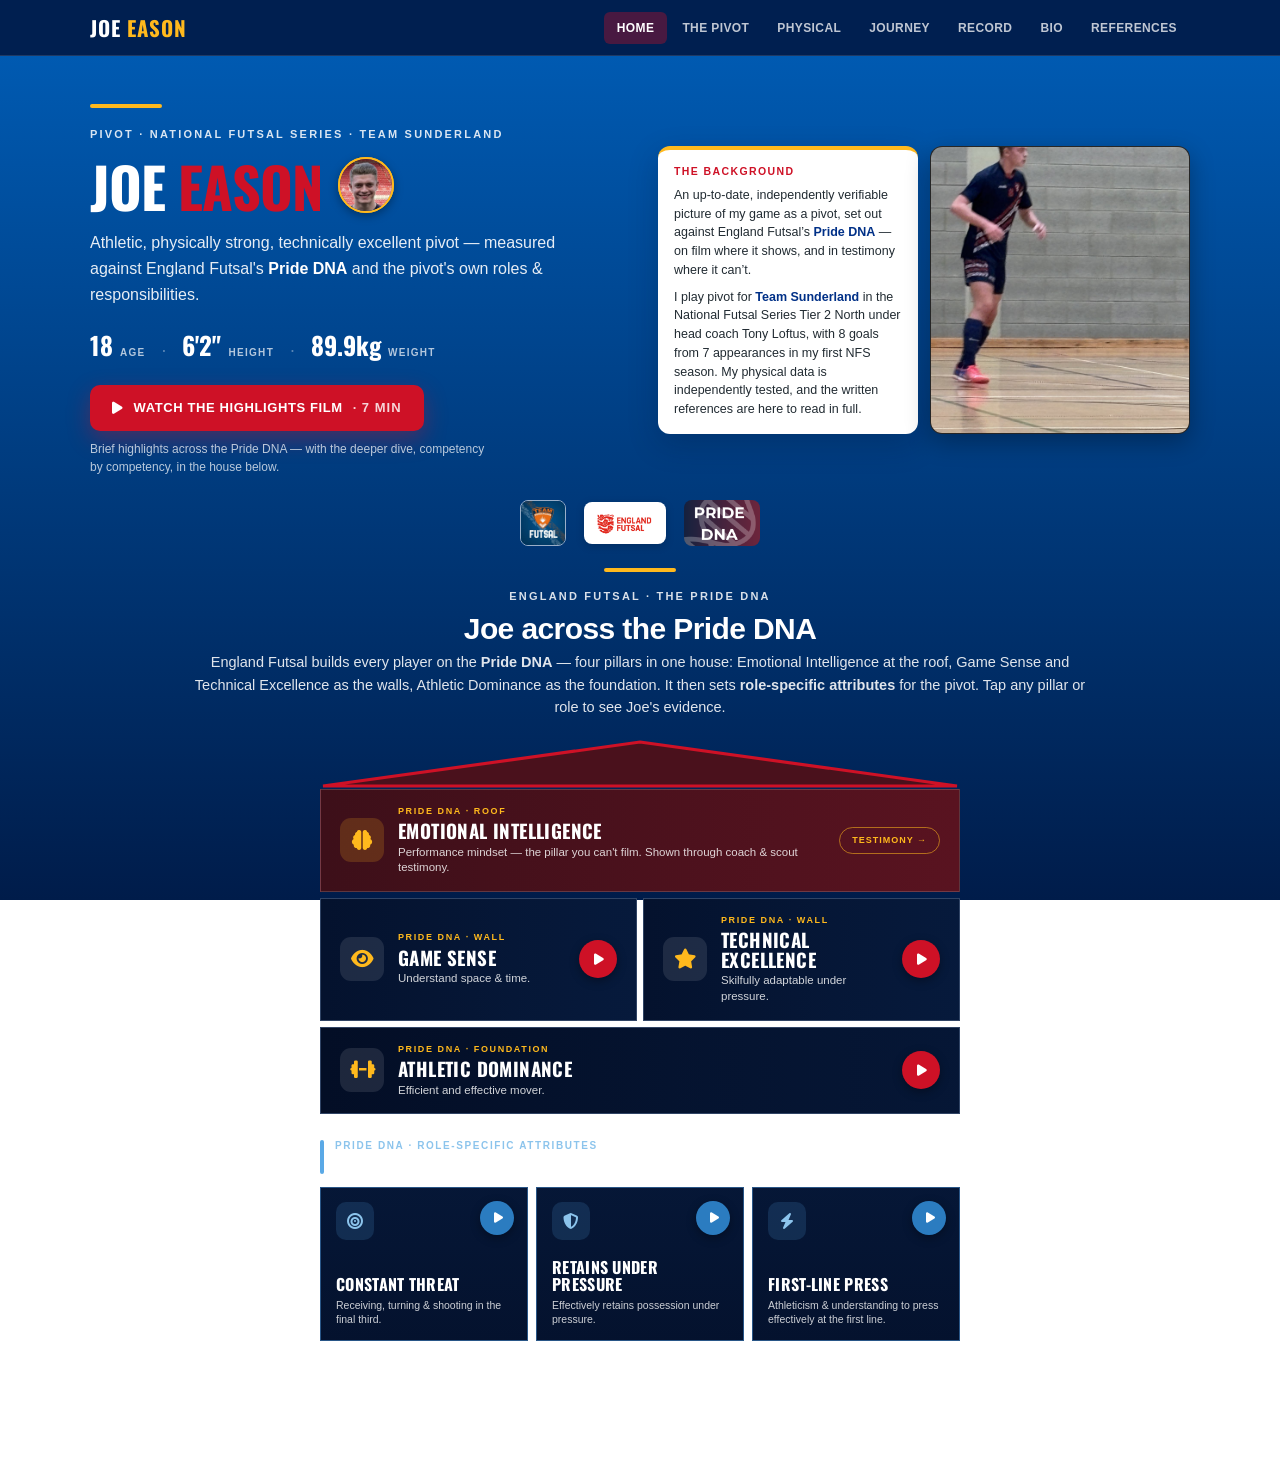
==== commit 32d53d8f: "Removing injury" ====
--- a/index.html
+++ b/index.html
@@ -138,6 +138,13 @@
     .vmodal-fallback { position: absolute; bottom: -38px; left: 0; right: 0; text-align: center; }
     .vmodal-fallback a { display: inline-block; padding: 6px 14px; border-radius: 8px; background: var(--amber); color: var(--blue-deep); font-size: 11px; font-weight: 800; letter-spacing: 0.6px; text-transform: uppercase; text-decoration: none; }
     .vmodal-fallback a:hover { background: #fff; }
+    /* Film + close button + (highlights film only) a button through to the full analysis.
+       The close button sits outside the film's rounded frame so it is never clipped. */
+    .vmodal-box { position: relative; width: 100%; max-width: 1080px; display: flex; flex-direction: column; align-items: center; gap: 16px; }
+    .vmodal.has-more .vmodal-box { max-width: min(1080px, calc((92vh - 64px) * 16 / 9)); }
+    .vmodal-more { display: inline-flex; align-items: center; gap: 9px; padding: 12px 22px; border-radius: 10px; background: var(--amber); color: var(--blue-deep); font-size: 13px; font-weight: 800; letter-spacing: 0.6px; text-transform: uppercase; text-decoration: none; box-shadow: 0 8px 22px rgba(0,0,0,0.35); transition: transform 0.15s ease, background 0.15s ease; }
+    .vmodal-more:hover { background: #fff; transform: translateY(-2px); }
+    .vmodal-more[hidden] { display: none; }
     body.modal-open { overflow: hidden; }
     @media (max-width: 600px) { .vmodal { padding: 0 12px; } .vmodal-close { top: -50px; right: 0; } .vmodal-fallback { bottom: -34px; } }
 
@@ -235,7 +242,7 @@
           <span class="joe-chip-mono">JE</span>
           <img src="img/joe-chip.jpg" alt="Joe Eason" onerror="this.remove()">
           <span class="joe-chip-pop">
-            <span class="jq">&ldquo;I&rsquo;ve recently made the decision to step away from 11-a-side football &mdash; I even turned down professional trials &mdash; so I can focus on futsal, which has always been my first love. I&rsquo;m well suited to the pivot: my game is built on technical ability, strength, pace and power. I know I&rsquo;ve plenty still to learn, especially tactically &mdash; that&rsquo;s why I want to be in the England pathway, working with Tony at Team Sunderland and learning from the England coaches too, to see how far I can take this.&rdquo;</span>
+            <span class="jq">&ldquo;I love playing futsal, and I&rsquo;m well suited to the pivot: my game is built on technical ability, strength, pace and power. I know I&rsquo;ve plenty still to learn, especially tactically &mdash; that&rsquo;s why I want to be in the England pathway, working with Tony at Team Sunderland and learning from the England coaches too, to see how far I can take this.&rdquo;</span>
             <span class="jq-attr">&mdash; Joe Eason</span>
           </span>
         </span>
@@ -246,14 +253,14 @@
         <span class="st"><strong>6'2"</strong><small>Height</small></span><span class="sep">·</span>
         <span class="st"><strong>89.9kg</strong><small>Weight</small></span>
       </div>
-      <a class="hero-cta" href="pivot.html#watch"><i class="fas fa-play"></i> Watch the highlights film <span>· 7 min</span></a>
+      <a class="hero-cta" href="pivot.html#watch" data-vid="pAU2eoXO0ZA" data-title="The Making of a Pivot &mdash; highlights film" data-more="pivot.html#analysis"><i class="fas fa-play"></i> Watch the highlights film <span>· 7 min</span></a>
       <p class="hero-cta-note">Brief highlights across the Pride DNA — with the deeper dive, competency by competency, in the house below.</p>
     </div>
     <div class="hero-right">
       <div class="sh-tile">
         <div class="k">The background</div>
-        <p class="sh-ctx">My up-to-date, independently verifiable case as a pivot, measured against England Futsal&rsquo;s <strong>Pride DNA</strong>. I was invited to the England U23 assessment day in Derby, then had to withdraw with a high ankle sprain &mdash; damage to the lateral ligament (ATFL) and the syndesmosis (AITFL).</p>
-        <p class="sh-ctx">I&rsquo;m now in full rehab, aiming to be fit for the England U23 session at <strong>Bedford in mid-October</strong>. If I can&rsquo;t make it in time, this site is the competitive evidence I would have shown there &mdash; and a measure of how much I want to be part of the England setup.</p>
+        <p class="sh-ctx">An up-to-date, independently verifiable picture of my game as a pivot, set out against England Futsal&rsquo;s <strong>Pride DNA</strong> &mdash; on film where it shows, and in testimony where it can&rsquo;t.</p>
+        <p class="sh-ctx">I play pivot for <strong>Team Sunderland</strong> in the National Futsal Series Tier 2 North under head coach Tony Loftus, with 8 goals from 7 appearances in my first NFS season. My physical data is independently tested, and the written references are here to read in full.</p>
       </div>
       <div class="reel-tile"><video autoplay muted loop playsinline poster="img/hero-27.jpg"><source src="videos/Freestyle.mp4" type="video/mp4"></video></div>
     </div>
@@ -327,10 +334,13 @@
 <footer class="foot"><div class="wrap"><p>&copy; 2026 Joe Eason</p></div></footer>
 
 <div class="vmodal" id="vmodal" role="dialog" aria-modal="true" aria-hidden="true">
-  <div class="vmodal-frame">
+  <div class="vmodal-box">
     <button class="vmodal-close" id="vmodalClose" type="button" aria-label="Close video">&times;</button>
-    <div id="vmodalPlayer"></div>
-    <div class="vmodal-fallback" id="vmodalFallback" hidden><a id="vmodalYtLink" href="#" target="_blank" rel="noopener">Watch on YouTube ↗</a></div>
+    <div class="vmodal-frame">
+      <div id="vmodalPlayer"></div>
+      <div class="vmodal-fallback" id="vmodalFallback" hidden><a id="vmodalYtLink" href="#" target="_blank" rel="noopener">Watch on YouTube ↗</a></div>
+    </div>
+    <a class="vmodal-more" id="vmodalMore" href="pivot.html#analysis" hidden>See the full analysis <i class="fas fa-arrow-right" aria-hidden="true"></i></a>
   </div>
 </div>
 
@@ -346,12 +356,16 @@
   const fallback = document.getElementById('vmodalFallback');
   const ytLink = document.getElementById('vmodalYtLink');
   const closeBtn = document.getElementById('vmodalClose');
-  function openModal(vid, title) {
+  const more = document.getElementById('vmodalMore');
+  function openModal(vid, title, moreHref) {
     player.innerHTML = '<iframe src="https://www.youtube-nocookie.com/embed/' + vid +
       '?autoplay=1&rel=0&modestbranding=1&playsinline=1" title="' + (title || 'Video') +
       '" allow="accelerometer; autoplay; clipboard-write; encrypted-media; gyroscope; picture-in-picture; fullscreen" allowfullscreen></iframe>';
     ytLink.href = 'https://www.youtube.com/watch?v=' + vid;
     fallback.hidden = false;
+    // Only the highlights film carries a button through to the full analysis
+    if (moreHref) { more.href = moreHref; more.hidden = false; modal.classList.add('has-more'); }
+    else { more.hidden = true; modal.classList.remove('has-more'); }
     modal.classList.add('open');
     modal.setAttribute('aria-hidden', 'false');
     document.body.classList.add('modal-open');
@@ -366,12 +380,14 @@
     el.addEventListener('click', (e) => {
       if (e.metaKey || e.ctrlKey || e.shiftKey || e.button === 1) return;
       e.preventDefault();
-      openModal(el.dataset.vid, el.dataset.title || el.getAttribute('aria-label') || '');
+      openModal(el.dataset.vid, el.dataset.title || el.getAttribute('aria-label') || '', el.dataset.more || '');
     });
   });
   closeBtn.addEventListener('click', closeModal);
   modal.addEventListener('click', (e) => { if (e.target === modal) closeModal(); });
   document.addEventListener('keydown', (e) => { if (e.key === 'Escape' && modal.classList.contains('open')) closeModal(); });
+  // Coming back with the browser's Back button: don't leave the pop-up open
+  window.addEventListener('pageshow', (e) => { if (e.persisted && modal.classList.contains('open')) closeModal(); });
 })();
 
 /* Mobile: Joe's quote opens directly beneath the chip (CSS), horizontally centred
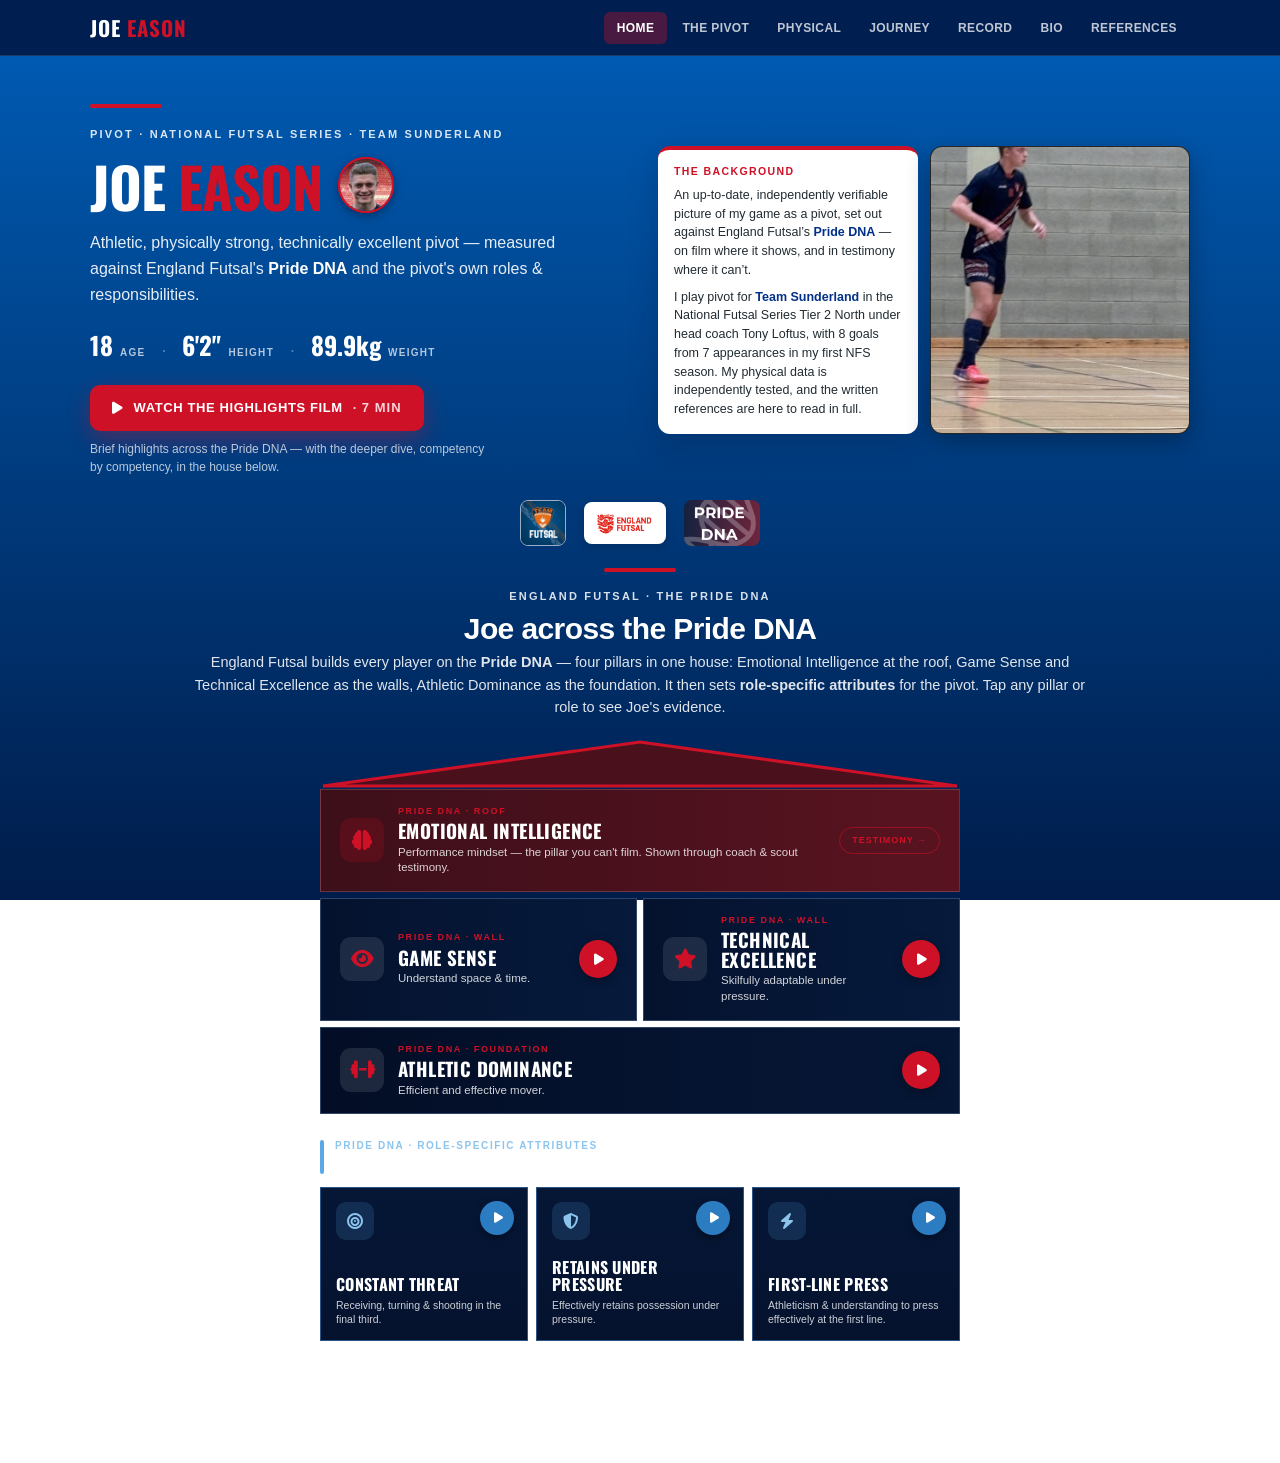
==== commit ff8c2918: "Yellow to red" ====
--- a/index.html
+++ b/index.html
@@ -103,9 +103,9 @@
     .dna-tile .name { display: block; font-family: var(--font-display); font-size: 1.18rem; font-weight: 700; text-transform: uppercase; letter-spacing: 0.4px; line-height: 1.04; color: #fff; }
     .dna-tile .strap { display: block; font-size: 11.5px; color: rgba(255,255,255,0.82); margin-top: 4px; line-height: 1.35; }
     .dna-tile .play { flex-shrink: 0; width: 38px; height: 38px; border-radius: 50%; background: var(--red); color: #fff; display: flex; align-items: center; justify-content: center; font-size: 13px; padding-left: 2px; box-shadow: 0 3px 10px rgba(0,0,0,0.35); }
-    .dna-tile .tag { flex-shrink: 0; font-size: 9px; font-weight: 800; letter-spacing: 1px; text-transform: uppercase; color: var(--amber); border: 1px solid rgba(255,185,29,0.55); border-radius: 20px; padding: 7px 12px; text-align: center; line-height: 1.2; }
+    .dna-tile .tag { flex-shrink: 0; font-size: 9px; font-weight: 800; letter-spacing: 1px; text-transform: uppercase; color: var(--amber); border: 1px solid rgba(206,17,38,0.55); border-radius: 20px; padding: 7px 12px; text-align: center; line-height: 1.2; }
     .dna-roof { background: linear-gradient(90deg, #3d0f19, #591320); }
-    .dna-roof .ico { background: rgba(255,185,29,0.18); }
+    .dna-roof .ico { background: rgba(206,17,38,0.18); }
     .dna-walls { display: grid; grid-template-columns: 1fr 1fr; gap: 6px; margin: 6px 0; }
     .dna-foundation .shade { background: linear-gradient(90deg, rgba(3,13,36,0.95), rgba(3,13,36,0.66) 60%, rgba(3,13,36,0.5)); }
 
@@ -133,16 +133,16 @@
     .vmodal-frame { position: relative; width: 100%; max-width: 1080px; aspect-ratio: 16/9; background: #000; border-radius: 14px; overflow: hidden; box-shadow: 0 24px 80px rgba(0,0,0,0.6), 0 0 0 1px rgba(255,255,255,0.06); transform: scale(0.92); transition: transform 0.26s cubic-bezier(0.2,0.7,0.25,1.1); }
     .vmodal.open .vmodal-frame { transform: scale(1); }
     .vmodal-frame iframe { position: absolute; inset: 0; width: 100%; height: 100%; border: 0; }
-    .vmodal-close { position: absolute; top: -14px; right: -14px; width: 44px; height: 44px; border-radius: 50%; background: var(--amber); color: var(--blue-deep); border: none; cursor: pointer; font-size: 20px; font-weight: 800; box-shadow: 0 6px 18px rgba(0,0,0,0.35); display: flex; align-items: center; justify-content: center; transition: transform 0.15s ease, background 0.15s ease; z-index: 2; }
+    .vmodal-close { position: absolute; top: -14px; right: -14px; width: 44px; height: 44px; border-radius: 50%; background: var(--amber); color: #fff; border: none; cursor: pointer; font-size: 20px; font-weight: 800; box-shadow: 0 6px 18px rgba(0,0,0,0.35); display: flex; align-items: center; justify-content: center; transition: transform 0.15s ease, background 0.15s ease; z-index: 2; }
     .vmodal-close:hover { transform: scale(1.08); background: #fff; }
     .vmodal-fallback { position: absolute; bottom: -38px; left: 0; right: 0; text-align: center; }
-    .vmodal-fallback a { display: inline-block; padding: 6px 14px; border-radius: 8px; background: var(--amber); color: var(--blue-deep); font-size: 11px; font-weight: 800; letter-spacing: 0.6px; text-transform: uppercase; text-decoration: none; }
+    .vmodal-fallback a { display: inline-block; padding: 6px 14px; border-radius: 8px; background: var(--amber); color: #fff; font-size: 11px; font-weight: 800; letter-spacing: 0.6px; text-transform: uppercase; text-decoration: none; }
     .vmodal-fallback a:hover { background: #fff; }
     /* Film + close button + (highlights film only) a button through to the full analysis.
        The close button sits outside the film's rounded frame so it is never clipped. */
     .vmodal-box { position: relative; width: 100%; max-width: 1080px; display: flex; flex-direction: column; align-items: center; gap: 16px; }
     .vmodal.has-more .vmodal-box { max-width: min(1080px, calc((92vh - 64px) * 16 / 9)); }
-    .vmodal-more { display: inline-flex; align-items: center; gap: 9px; padding: 12px 22px; border-radius: 10px; background: var(--amber); color: var(--blue-deep); font-size: 13px; font-weight: 800; letter-spacing: 0.6px; text-transform: uppercase; text-decoration: none; box-shadow: 0 8px 22px rgba(0,0,0,0.35); transition: transform 0.15s ease, background 0.15s ease; }
+    .vmodal-more { display: inline-flex; align-items: center; gap: 9px; padding: 12px 22px; border-radius: 10px; background: var(--amber); color: #fff; font-size: 13px; font-weight: 800; letter-spacing: 0.6px; text-transform: uppercase; text-decoration: none; box-shadow: 0 8px 22px rgba(0,0,0,0.35); transition: transform 0.15s ease, background 0.15s ease; }
     .vmodal-more:hover { background: #fff; transform: translateY(-2px); }
     .vmodal-more[hidden] { display: none; }
     body.modal-open { overflow: hidden; }
@@ -180,7 +180,7 @@
     .sh-links a { text-align: center; background: var(--blue-deep); color: #fff; text-decoration: none; font-weight: 700; font-size: 12.5px; padding: 13px 12px; border-radius: 9px; transition: background 0.15s ease, transform 0.15s ease; line-height: 1.25; }
     .sh-links a:hover { background: var(--red); transform: translateY(-2px); }
     .sh-status { margin-top: 16px; padding-top: 14px; border-top: 1px solid var(--border-lt); font-size: 12.5px; font-weight: 700; color: var(--text-sec); display: flex; align-items: center; gap: 9px; }
-    .sh-status .dot { width: 10px; height: 10px; border-radius: 50%; background: var(--amber); flex-shrink: 0; box-shadow: 0 0 0 3px rgba(255,185,29,0.25); }
+    .sh-status .dot { width: 10px; height: 10px; border-radius: 50%; background: var(--amber); flex-shrink: 0; box-shadow: 0 0 0 3px rgba(206,17,38,0.25); }
     @media (max-width: 620px) { .sh-links { grid-template-columns: 1fr 1fr; } }
     .hero-lockup { align-self: center; display: flex; align-items: center; justify-content: center; gap: 14px; flex-wrap: wrap; }
     .hero-lockup .badge { height: 56px; width: auto; border-radius: 8px; border: 1.5px solid rgba(255,255,255,0.6); }
@@ -207,7 +207,7 @@
     .sh-tile .sh-ctx strong { color: var(--blue-deep); }
     .sh-tile .sh-status { margin-top: auto; padding-top: 10px; font-size: 10.5px; font-weight: 700; color: var(--text-sec); display: flex; align-items: flex-start; gap: 7px; line-height: 1.4; }
     .sh-tile .sh-status strong { color: var(--blue-deep); }
-    .sh-tile .sh-status .dot { width: 9px; height: 9px; border-radius: 50%; background: var(--amber); flex-shrink: 0; margin-top: 2px; box-shadow: 0 0 0 3px rgba(255,185,29,0.25); }
+    .sh-tile .sh-status .dot { width: 9px; height: 9px; border-radius: 50%; background: var(--amber); flex-shrink: 0; margin-top: 2px; box-shadow: 0 0 0 3px rgba(206,17,38,0.25); }
     .reel-tile { position: relative; border-radius: 12px; overflow: hidden; background: #000; box-shadow: 0 8px 24px rgba(0,0,0,0.30); border: 1px solid rgba(255,255,255,0.15); min-height: 150px; }
     .reel-tile video { position: absolute; inset: 0; width: 100%; height: 100%; object-fit: cover; display: block; }
     @media (max-width: 560px) { .hero-right { grid-template-columns: 1fr; } .reel-tile { min-height: 0; max-width: 280px; margin: 0 auto; } .reel-tile video { position: static; width: 100%; height: auto; object-fit: contain; } }
--- a/styles.css
+++ b/styles.css
@@ -6,8 +6,8 @@
   --blue-dark: #001c4a;
   --red: #CE1126;
   --red-deep: #8B0A1B;
-  --amber: #FFB91D;
-  --amber-deep: #C9A227;
+  --amber: #CE1126;   /* futsal accent = red (was football amber) */
+  --amber-deep: #A50D1E;
   --green: #006747;
   --text: #212B32;
   --text-sec: #4C6272;
@@ -39,7 +39,7 @@
 .nav .wrap { display: flex; align-items: center; justify-content: space-between; height: 100%; }
 .wrap { max-width: 1180px; margin: 0 auto; padding: 0 40px; }
 .nav-brand { font-family: var(--font-display); font-size: 1.3rem; font-weight: 700; color: #fff; text-decoration: none; text-transform: uppercase; letter-spacing: 1px; }
-.nav-brand em { font-style: normal; color: var(--amber); }
+.nav-brand em { font-style: normal; color: var(--red); }
 .nav-links { display: flex; gap: 2px; list-style: none; }
 .nav-links a { display: block; padding: 7px 13px; font-size: 0.75rem; font-weight: 600; color: rgba(255,255,255,0.75); text-decoration: none; border-radius: 6px; text-transform: uppercase; letter-spacing: 0.4px; transition: all 0.15s; }
 .nav-links a:hover { color: #fff; background: rgba(255,255,255,0.1); }
@@ -84,7 +84,7 @@
 
 /* BUTTONS */
 .btn { display: inline-flex; align-items: center; gap: 8px; padding: 12px 22px; background: var(--red); color: #fff; font-size: 12px; font-weight: 800; text-transform: uppercase; letter-spacing: 1.2px; border-radius: 8px; text-decoration: none; }
-.btn.amber { background: var(--amber); color: var(--blue-deep); }
+.btn.amber { background: var(--amber); color: #fff; }
 
 @media (max-width: 900px) {
   .g2, .g3, .g4 { grid-template-columns: 1fr; }
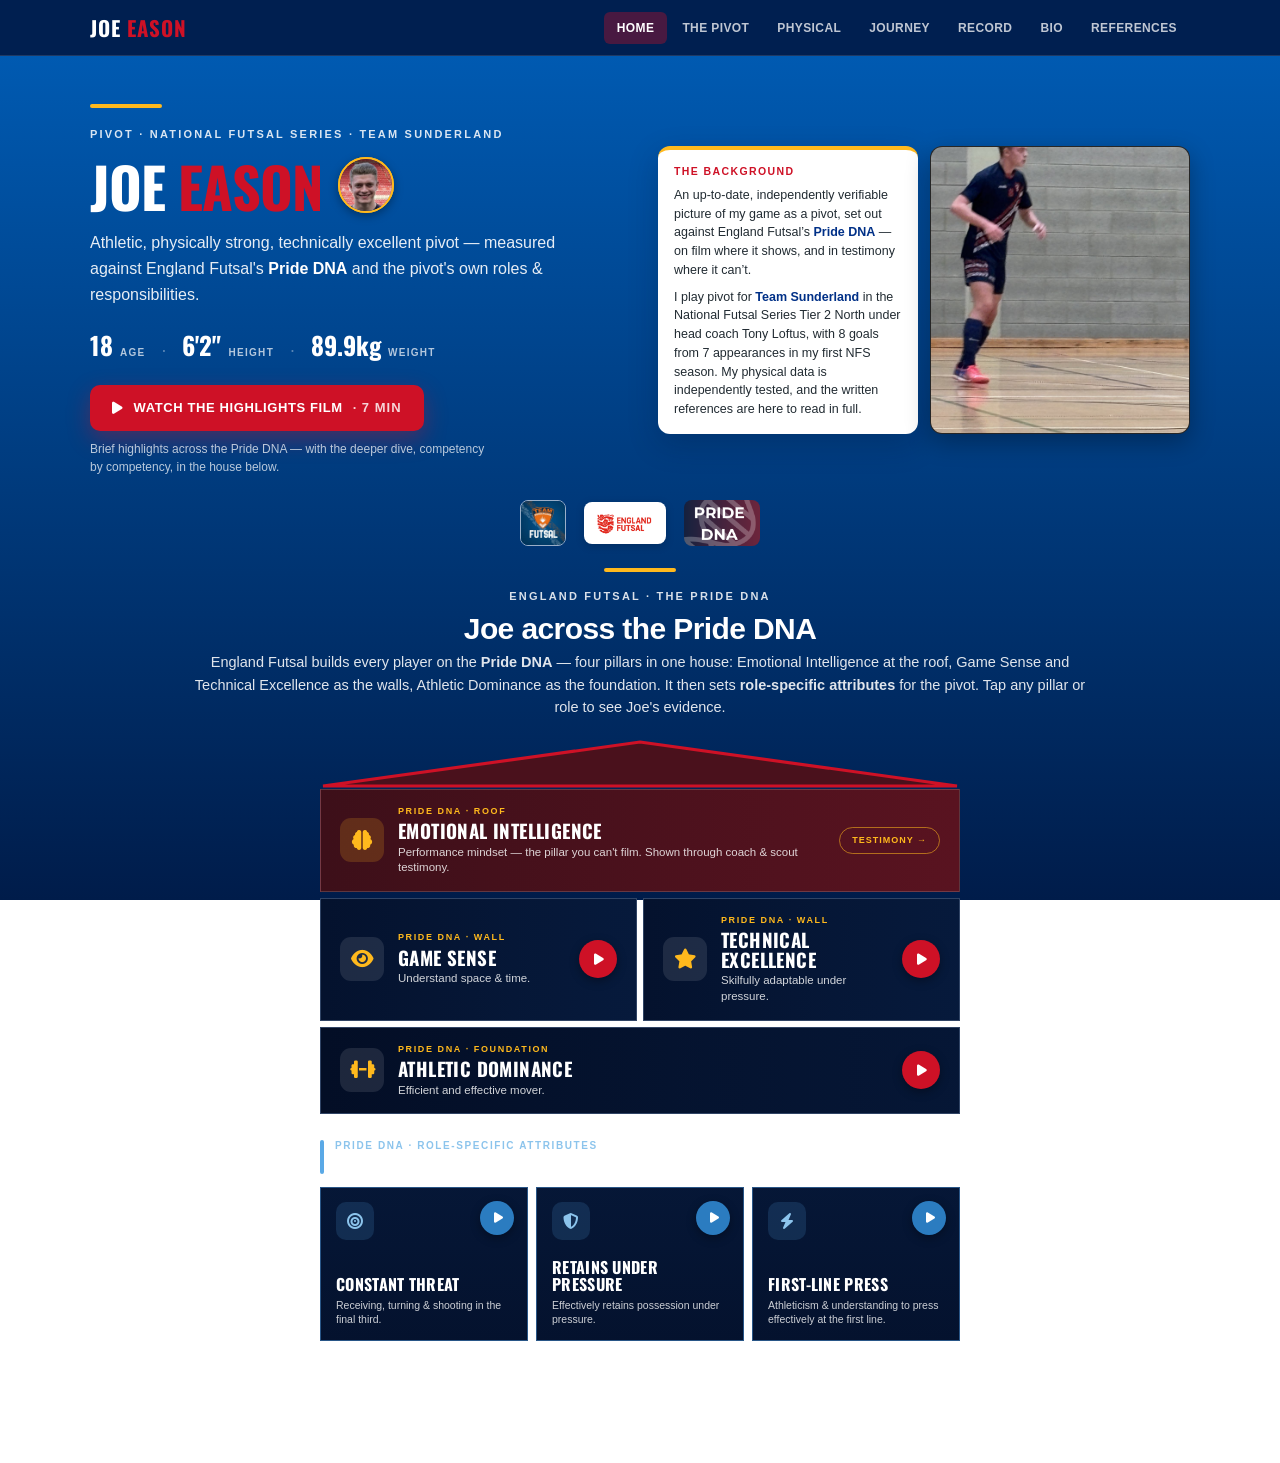
==== commit da2738ad: "Undo colour change" ====
--- a/index.html
+++ b/index.html
@@ -103,9 +103,9 @@
     .dna-tile .name { display: block; font-family: var(--font-display); font-size: 1.18rem; font-weight: 700; text-transform: uppercase; letter-spacing: 0.4px; line-height: 1.04; color: #fff; }
     .dna-tile .strap { display: block; font-size: 11.5px; color: rgba(255,255,255,0.82); margin-top: 4px; line-height: 1.35; }
     .dna-tile .play { flex-shrink: 0; width: 38px; height: 38px; border-radius: 50%; background: var(--red); color: #fff; display: flex; align-items: center; justify-content: center; font-size: 13px; padding-left: 2px; box-shadow: 0 3px 10px rgba(0,0,0,0.35); }
-    .dna-tile .tag { flex-shrink: 0; font-size: 9px; font-weight: 800; letter-spacing: 1px; text-transform: uppercase; color: var(--amber); border: 1px solid rgba(206,17,38,0.55); border-radius: 20px; padding: 7px 12px; text-align: center; line-height: 1.2; }
+    .dna-tile .tag { flex-shrink: 0; font-size: 9px; font-weight: 800; letter-spacing: 1px; text-transform: uppercase; color: var(--amber); border: 1px solid rgba(255,185,29,0.55); border-radius: 20px; padding: 7px 12px; text-align: center; line-height: 1.2; }
     .dna-roof { background: linear-gradient(90deg, #3d0f19, #591320); }
-    .dna-roof .ico { background: rgba(206,17,38,0.18); }
+    .dna-roof .ico { background: rgba(255,185,29,0.18); }
     .dna-walls { display: grid; grid-template-columns: 1fr 1fr; gap: 6px; margin: 6px 0; }
     .dna-foundation .shade { background: linear-gradient(90deg, rgba(3,13,36,0.95), rgba(3,13,36,0.66) 60%, rgba(3,13,36,0.5)); }
 
@@ -133,16 +133,16 @@
     .vmodal-frame { position: relative; width: 100%; max-width: 1080px; aspect-ratio: 16/9; background: #000; border-radius: 14px; overflow: hidden; box-shadow: 0 24px 80px rgba(0,0,0,0.6), 0 0 0 1px rgba(255,255,255,0.06); transform: scale(0.92); transition: transform 0.26s cubic-bezier(0.2,0.7,0.25,1.1); }
     .vmodal.open .vmodal-frame { transform: scale(1); }
     .vmodal-frame iframe { position: absolute; inset: 0; width: 100%; height: 100%; border: 0; }
-    .vmodal-close { position: absolute; top: -14px; right: -14px; width: 44px; height: 44px; border-radius: 50%; background: var(--amber); color: #fff; border: none; cursor: pointer; font-size: 20px; font-weight: 800; box-shadow: 0 6px 18px rgba(0,0,0,0.35); display: flex; align-items: center; justify-content: center; transition: transform 0.15s ease, background 0.15s ease; z-index: 2; }
+    .vmodal-close { position: absolute; top: -14px; right: -14px; width: 44px; height: 44px; border-radius: 50%; background: var(--amber); color: var(--blue-deep); border: none; cursor: pointer; font-size: 20px; font-weight: 800; box-shadow: 0 6px 18px rgba(0,0,0,0.35); display: flex; align-items: center; justify-content: center; transition: transform 0.15s ease, background 0.15s ease; z-index: 2; }
     .vmodal-close:hover { transform: scale(1.08); background: #fff; }
     .vmodal-fallback { position: absolute; bottom: -38px; left: 0; right: 0; text-align: center; }
-    .vmodal-fallback a { display: inline-block; padding: 6px 14px; border-radius: 8px; background: var(--amber); color: #fff; font-size: 11px; font-weight: 800; letter-spacing: 0.6px; text-transform: uppercase; text-decoration: none; }
+    .vmodal-fallback a { display: inline-block; padding: 6px 14px; border-radius: 8px; background: var(--amber); color: var(--blue-deep); font-size: 11px; font-weight: 800; letter-spacing: 0.6px; text-transform: uppercase; text-decoration: none; }
     .vmodal-fallback a:hover { background: #fff; }
     /* Film + close button + (highlights film only) a button through to the full analysis.
        The close button sits outside the film's rounded frame so it is never clipped. */
     .vmodal-box { position: relative; width: 100%; max-width: 1080px; display: flex; flex-direction: column; align-items: center; gap: 16px; }
     .vmodal.has-more .vmodal-box { max-width: min(1080px, calc((92vh - 64px) * 16 / 9)); }
-    .vmodal-more { display: inline-flex; align-items: center; gap: 9px; padding: 12px 22px; border-radius: 10px; background: var(--amber); color: #fff; font-size: 13px; font-weight: 800; letter-spacing: 0.6px; text-transform: uppercase; text-decoration: none; box-shadow: 0 8px 22px rgba(0,0,0,0.35); transition: transform 0.15s ease, background 0.15s ease; }
+    .vmodal-more { display: inline-flex; align-items: center; gap: 9px; padding: 12px 22px; border-radius: 10px; background: var(--amber); color: var(--blue-deep); font-size: 13px; font-weight: 800; letter-spacing: 0.6px; text-transform: uppercase; text-decoration: none; box-shadow: 0 8px 22px rgba(0,0,0,0.35); transition: transform 0.15s ease, background 0.15s ease; }
     .vmodal-more:hover { background: #fff; transform: translateY(-2px); }
     .vmodal-more[hidden] { display: none; }
     body.modal-open { overflow: hidden; }
@@ -180,7 +180,7 @@
     .sh-links a { text-align: center; background: var(--blue-deep); color: #fff; text-decoration: none; font-weight: 700; font-size: 12.5px; padding: 13px 12px; border-radius: 9px; transition: background 0.15s ease, transform 0.15s ease; line-height: 1.25; }
     .sh-links a:hover { background: var(--red); transform: translateY(-2px); }
     .sh-status { margin-top: 16px; padding-top: 14px; border-top: 1px solid var(--border-lt); font-size: 12.5px; font-weight: 700; color: var(--text-sec); display: flex; align-items: center; gap: 9px; }
-    .sh-status .dot { width: 10px; height: 10px; border-radius: 50%; background: var(--amber); flex-shrink: 0; box-shadow: 0 0 0 3px rgba(206,17,38,0.25); }
+    .sh-status .dot { width: 10px; height: 10px; border-radius: 50%; background: var(--amber); flex-shrink: 0; box-shadow: 0 0 0 3px rgba(255,185,29,0.25); }
     @media (max-width: 620px) { .sh-links { grid-template-columns: 1fr 1fr; } }
     .hero-lockup { align-self: center; display: flex; align-items: center; justify-content: center; gap: 14px; flex-wrap: wrap; }
     .hero-lockup .badge { height: 56px; width: auto; border-radius: 8px; border: 1.5px solid rgba(255,255,255,0.6); }
@@ -207,7 +207,7 @@
     .sh-tile .sh-ctx strong { color: var(--blue-deep); }
     .sh-tile .sh-status { margin-top: auto; padding-top: 10px; font-size: 10.5px; font-weight: 700; color: var(--text-sec); display: flex; align-items: flex-start; gap: 7px; line-height: 1.4; }
     .sh-tile .sh-status strong { color: var(--blue-deep); }
-    .sh-tile .sh-status .dot { width: 9px; height: 9px; border-radius: 50%; background: var(--amber); flex-shrink: 0; margin-top: 2px; box-shadow: 0 0 0 3px rgba(206,17,38,0.25); }
+    .sh-tile .sh-status .dot { width: 9px; height: 9px; border-radius: 50%; background: var(--amber); flex-shrink: 0; margin-top: 2px; box-shadow: 0 0 0 3px rgba(255,185,29,0.25); }
     .reel-tile { position: relative; border-radius: 12px; overflow: hidden; background: #000; box-shadow: 0 8px 24px rgba(0,0,0,0.30); border: 1px solid rgba(255,255,255,0.15); min-height: 150px; }
     .reel-tile video { position: absolute; inset: 0; width: 100%; height: 100%; object-fit: cover; display: block; }
     @media (max-width: 560px) { .hero-right { grid-template-columns: 1fr; } .reel-tile { min-height: 0; max-width: 280px; margin: 0 auto; } .reel-tile video { position: static; width: 100%; height: auto; object-fit: contain; } }
--- a/styles.css
+++ b/styles.css
@@ -6,8 +6,8 @@
   --blue-dark: #001c4a;
   --red: #CE1126;
   --red-deep: #8B0A1B;
-  --amber: #CE1126;   /* futsal accent = red (was football amber) */
-  --amber-deep: #A50D1E;
+  --amber: #FFB91D;
+  --amber-deep: #C9A227;
   --green: #006747;
   --text: #212B32;
   --text-sec: #4C6272;
@@ -84,7 +84,7 @@
 
 /* BUTTONS */
 .btn { display: inline-flex; align-items: center; gap: 8px; padding: 12px 22px; background: var(--red); color: #fff; font-size: 12px; font-weight: 800; text-transform: uppercase; letter-spacing: 1.2px; border-radius: 8px; text-decoration: none; }
-.btn.amber { background: var(--amber); color: #fff; }
+.btn.amber { background: var(--amber); color: var(--blue-deep); }
 
 @media (max-width: 900px) {
   .g2, .g3, .g4 { grid-template-columns: 1fr; }
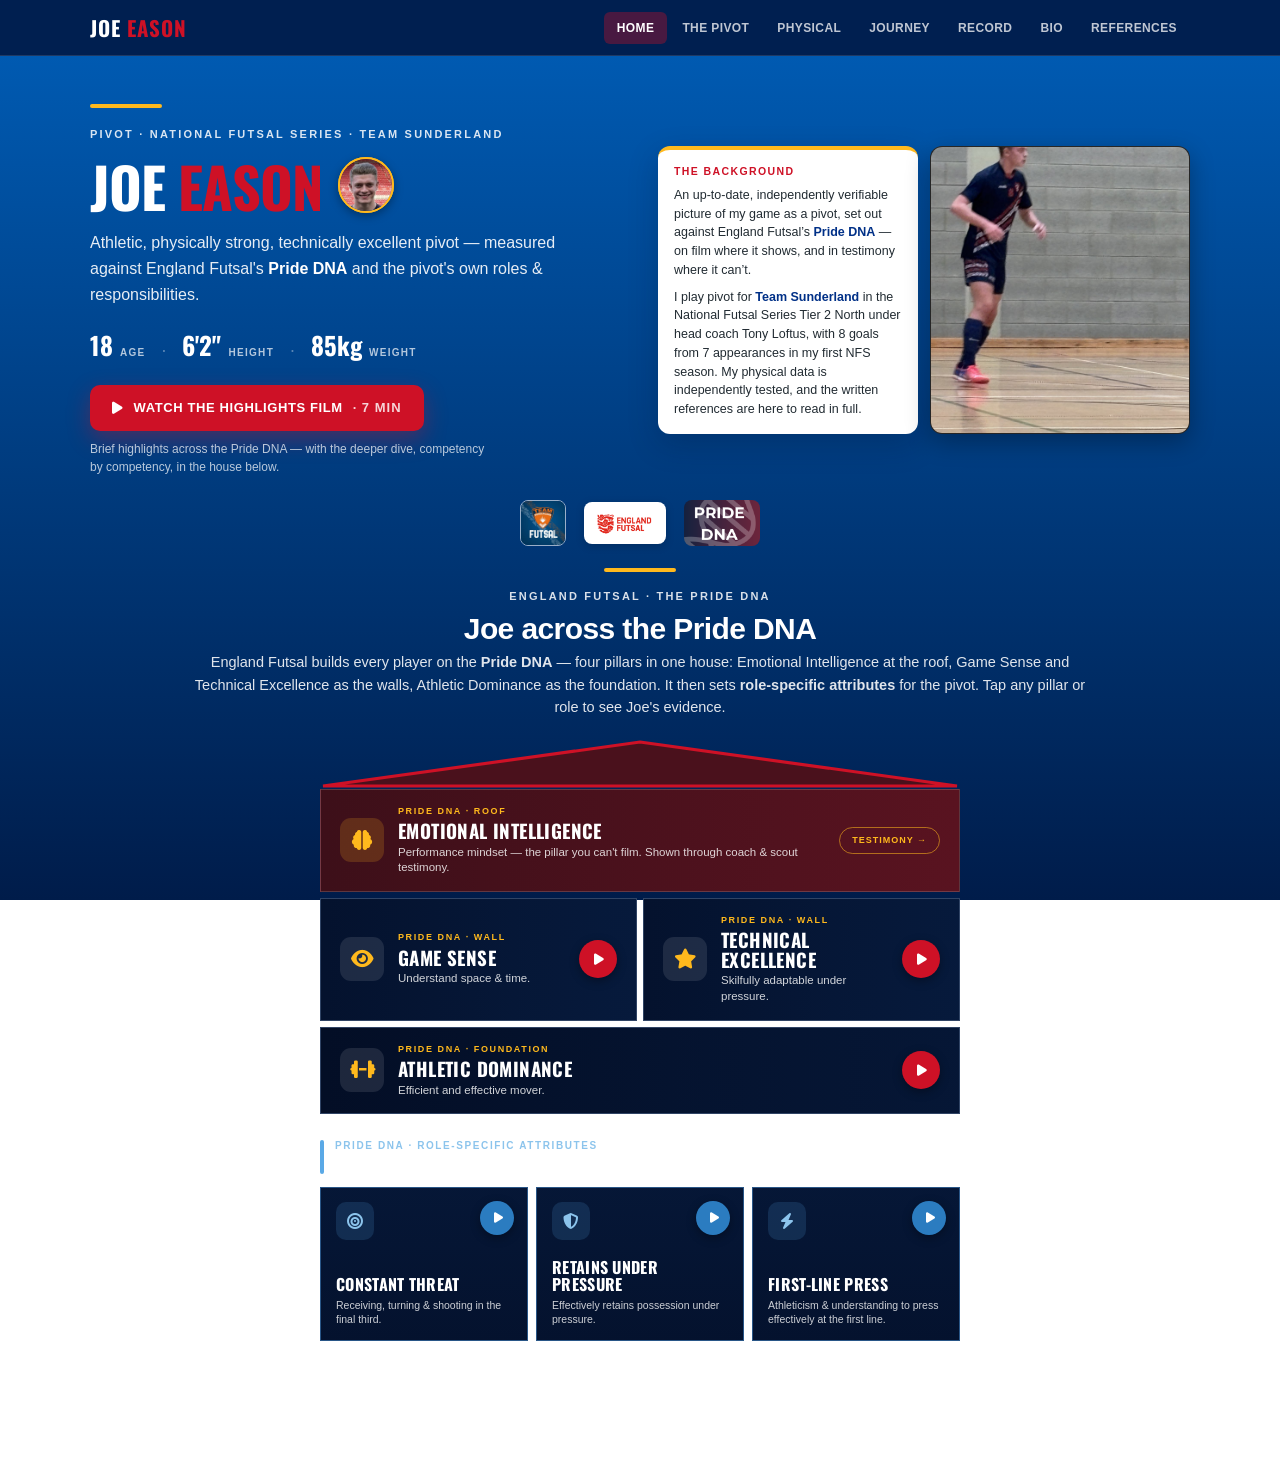
==== commit 8bfe32e4: "Weight" ====
--- a/index.html
+++ b/index.html
@@ -251,7 +251,7 @@
       <div class="hero-statline">
         <span class="st"><strong>18</strong><small>Age</small></span><span class="sep">·</span>
         <span class="st"><strong>6'2"</strong><small>Height</small></span><span class="sep">·</span>
-        <span class="st"><strong>89.9kg</strong><small>Weight</small></span>
+        <span class="st"><strong>85kg</strong><small>Weight</small></span>
       </div>
       <a class="hero-cta" href="pivot.html#watch" data-vid="pAU2eoXO0ZA" data-title="The Making of a Pivot &mdash; highlights film" data-more="pivot.html#analysis"><i class="fas fa-play"></i> Watch the highlights film <span>· 7 min</span></a>
       <p class="hero-cta-note">Brief highlights across the Pride DNA — with the deeper dive, competency by competency, in the house below.</p>
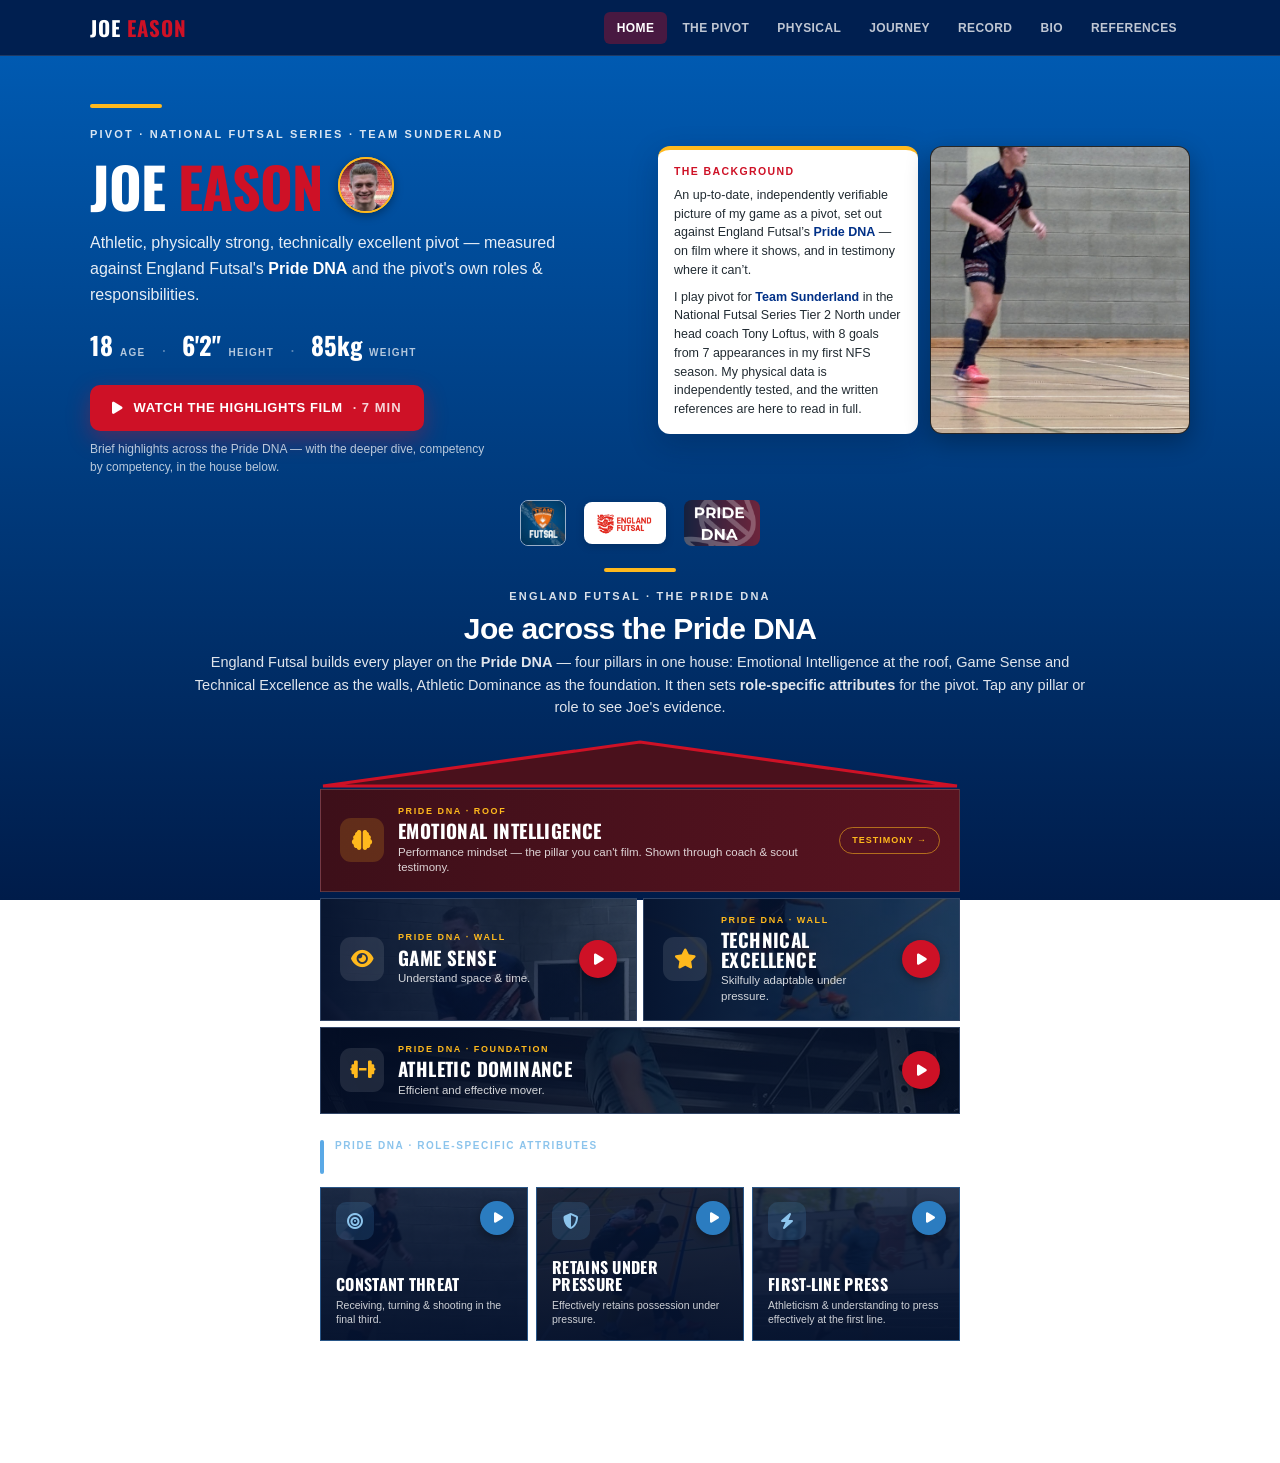
==== commit 8c8adc21: "Thumbnails" ====
--- a/index.html
+++ b/index.html
@@ -290,18 +290,18 @@
       </a>
       <div class="dna-walls">
         <a href="pivot.html#p5" class="dna-tile" data-dna="game-sense" aria-label="Game Sense">
-          <span class="thumb" style="background-image:url('https://img.youtube.com/vi/iP1Az8voL2I/hqdefault.jpg')"></span>
+          <span class="thumb" style="background-image:url('img/tile-game-sense.jpg');background-position:50% 15%"></span>
           <span class="shade"></span>
           <span class="row"><span class="ico"><i class="fas fa-eye"></i></span><span class="txt"><span class="role">Pride DNA · Wall</span><span class="name">Game Sense</span><span class="strap">Understand space &amp; time.</span></span><span class="play"><i class="fas fa-play"></i></span></span>
         </a>
         <a href="pivot.html#p6" class="dna-tile" data-dna="technical-excellence" aria-label="Technical Excellence">
-          <span class="thumb" style="background-image:url('https://img.youtube.com/vi/0rCUMXnwlGE/hqdefault.jpg')"></span>
+          <span class="thumb" style="background-image:url('img/tile-technical-excellence.jpg');background-position:50% 60%"></span>
           <span class="shade"></span>
           <span class="row"><span class="ico"><i class="fas fa-star"></i></span><span class="txt"><span class="role">Pride DNA · Wall</span><span class="name">Technical Excellence</span><span class="strap">Skilfully adaptable under pressure.</span></span><span class="play"><i class="fas fa-play"></i></span></span>
         </a>
       </div>
       <a href="pivot.html#p1" class="dna-tile dna-foundation" data-dna="athletic-dominance" aria-label="Athletic Dominance">
-        <span class="thumb" style="background-image:url('https://img.youtube.com/vi/5Jff7Dusd9s/hqdefault.jpg')"></span>
+        <span class="thumb" style="background-image:url('img/tile-athletic-dominance.jpg');background-position:50% 15%"></span>
         <span class="shade"></span>
         <span class="row"><span class="ico"><i class="fas fa-dumbbell"></i></span><span class="txt"><span class="role">Pride DNA · Foundation</span><span class="name">Athletic Dominance</span><span class="strap">Efficient and effective mover.</span></span><span class="play"><i class="fas fa-play"></i></span></span>
       </a>
@@ -311,17 +311,17 @@
       <div class="pb-head"><span class="bar"></span><span><span class="k">Pride DNA · Role-Specific Attributes</span><span class="t">The Pivot</span></span></div>
       <div class="pivot-roles">
         <a href="pivot.html#p2" class="prole" data-dna="constant-threat" aria-label="Constant Threat">
-          <span class="thumb" style="background-image:url('https://img.youtube.com/vi/9-SwxMIFYE8/hqdefault.jpg')"></span>
+          <span class="thumb" style="background-image:url('img/tile-constant-threat.jpg');background-position:50% 15%"></span>
           <span class="shade"></span><span class="play"><i class="fas fa-play"></i></span>
           <span class="in"><span class="ico"><i class="fas fa-bullseye"></i></span><span class="name">Constant Threat</span><span class="strap">Receiving, turning &amp; shooting in the final third.</span></span>
         </a>
         <a href="pivot.html#p3" class="prole" data-dna="retains-under-pressure" aria-label="Retains Under Pressure">
-          <span class="thumb" style="background-image:url('https://img.youtube.com/vi/x3MjMtS9fmA/hqdefault.jpg')"></span>
+          <span class="thumb" style="background-image:url('img/tile-retains-under-pressure.jpg');background-position:50% 70%"></span>
           <span class="shade"></span><span class="play"><i class="fas fa-play"></i></span>
           <span class="in"><span class="ico"><i class="fas fa-shield-halved"></i></span><span class="name">Retains Under Pressure</span><span class="strap">Effectively retains possession under pressure.</span></span>
         </a>
         <a href="pivot.html#p4" class="prole" data-dna="first-line-press" aria-label="First-Line Press">
-          <span class="thumb" style="background-image:url('https://img.youtube.com/vi/zlSBD5FL7J4/hqdefault.jpg')"></span>
+          <span class="thumb" style="background-image:url('img/tile-first-line-press.jpg');background-position:50% 30%"></span>
           <span class="shade"></span><span class="play"><i class="fas fa-play"></i></span>
           <span class="in"><span class="ico"><i class="fas fa-bolt"></i></span><span class="name">First-Line Press</span><span class="strap">Athleticism &amp; understanding to press effectively at the first line.</span></span>
         </a>
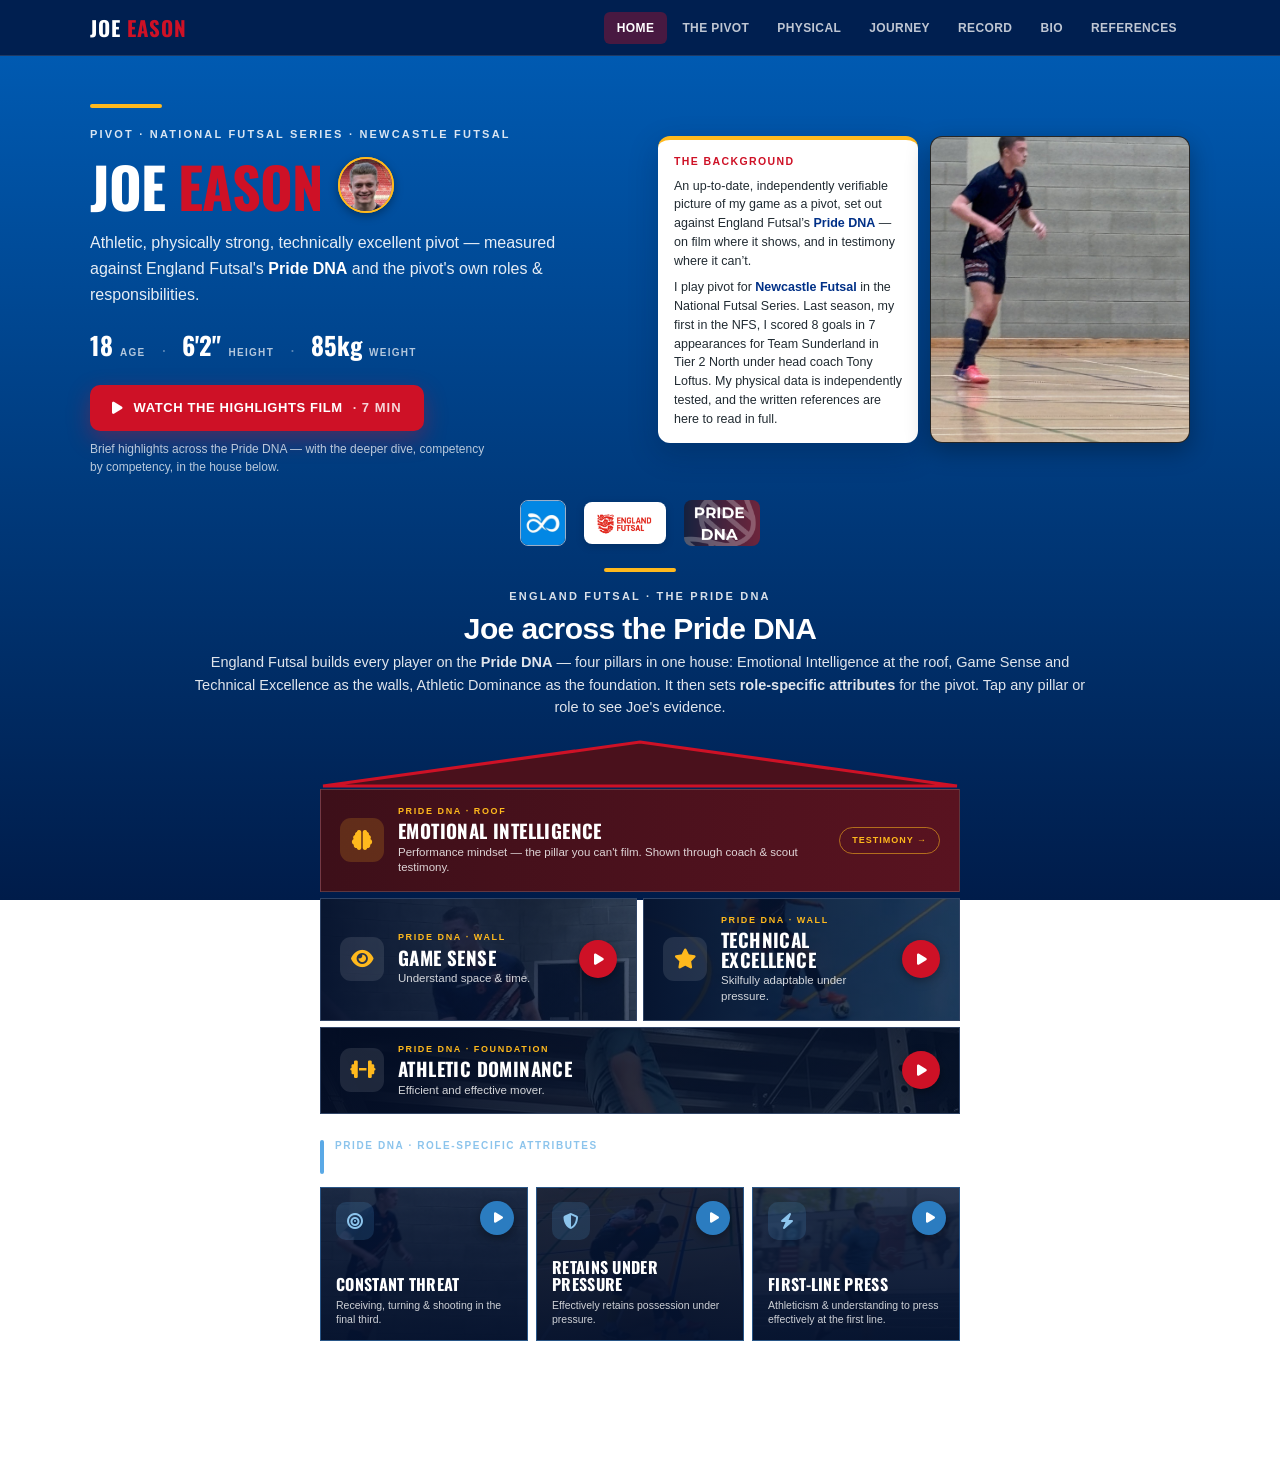
==== commit a74d970a: "newcastle" ====
--- a/index.html
+++ b/index.html
@@ -235,7 +235,7 @@
   <div class="hero fi">
     <div>
       <div class="hero-rule"></div>
-      <div class="hero-eyebrow">Pivot · National Futsal Series · Team Sunderland</div>
+      <div class="hero-eyebrow">Pivot · National Futsal Series · Newcastle Futsal</div>
       <div class="h1-row">
         <h1>Joe <em>Eason</em></h1>
         <span class="joe-chip" tabindex="0" role="button" aria-label="A word from Joe Eason">
@@ -260,7 +260,7 @@
       <div class="sh-tile">
         <div class="k">The background</div>
         <p class="sh-ctx">An up-to-date, independently verifiable picture of my game as a pivot, set out against England Futsal&rsquo;s <strong>Pride DNA</strong> &mdash; on film where it shows, and in testimony where it can&rsquo;t.</p>
-        <p class="sh-ctx">I play pivot for <strong>Team Sunderland</strong> in the National Futsal Series Tier 2 North under head coach Tony Loftus, with 8 goals from 7 appearances in my first NFS season. My physical data is independently tested, and the written references are here to read in full.</p>
+        <p class="sh-ctx">I play pivot for <strong>Newcastle Futsal</strong> in the National Futsal Series. Last season, my first in the NFS, I scored 8 goals in 7 appearances for Team Sunderland in Tier 2 North under head coach Tony Loftus. My physical data is independently tested, and the written references are here to read in full.</p>
       </div>
       <div class="reel-tile"><video autoplay muted loop playsinline poster="img/hero-27.jpg"><source src="videos/Freestyle.mp4" type="video/mp4"></video></div>
     </div>
@@ -268,7 +268,7 @@
 
   <div class="hub" id="hub">
     <div class="hub-logos">
-      <img class="hl-badge" src="img/UOS.jpg" alt="Team Sunderland Futsal">
+      <img class="hl-badge" src="img/newcastle-futsal.jpg" alt="Newcastle Futsal">
       <span class="hl-chip"><img src="img/ENG_FUTSAL_HORIZONTAL_RED-e1668661165486-768x362.webp" alt="England Futsal"></span>
       <img class="hl-pdna" src="img/pride-dna-logo.png" alt="The Pride DNA">
     </div>
